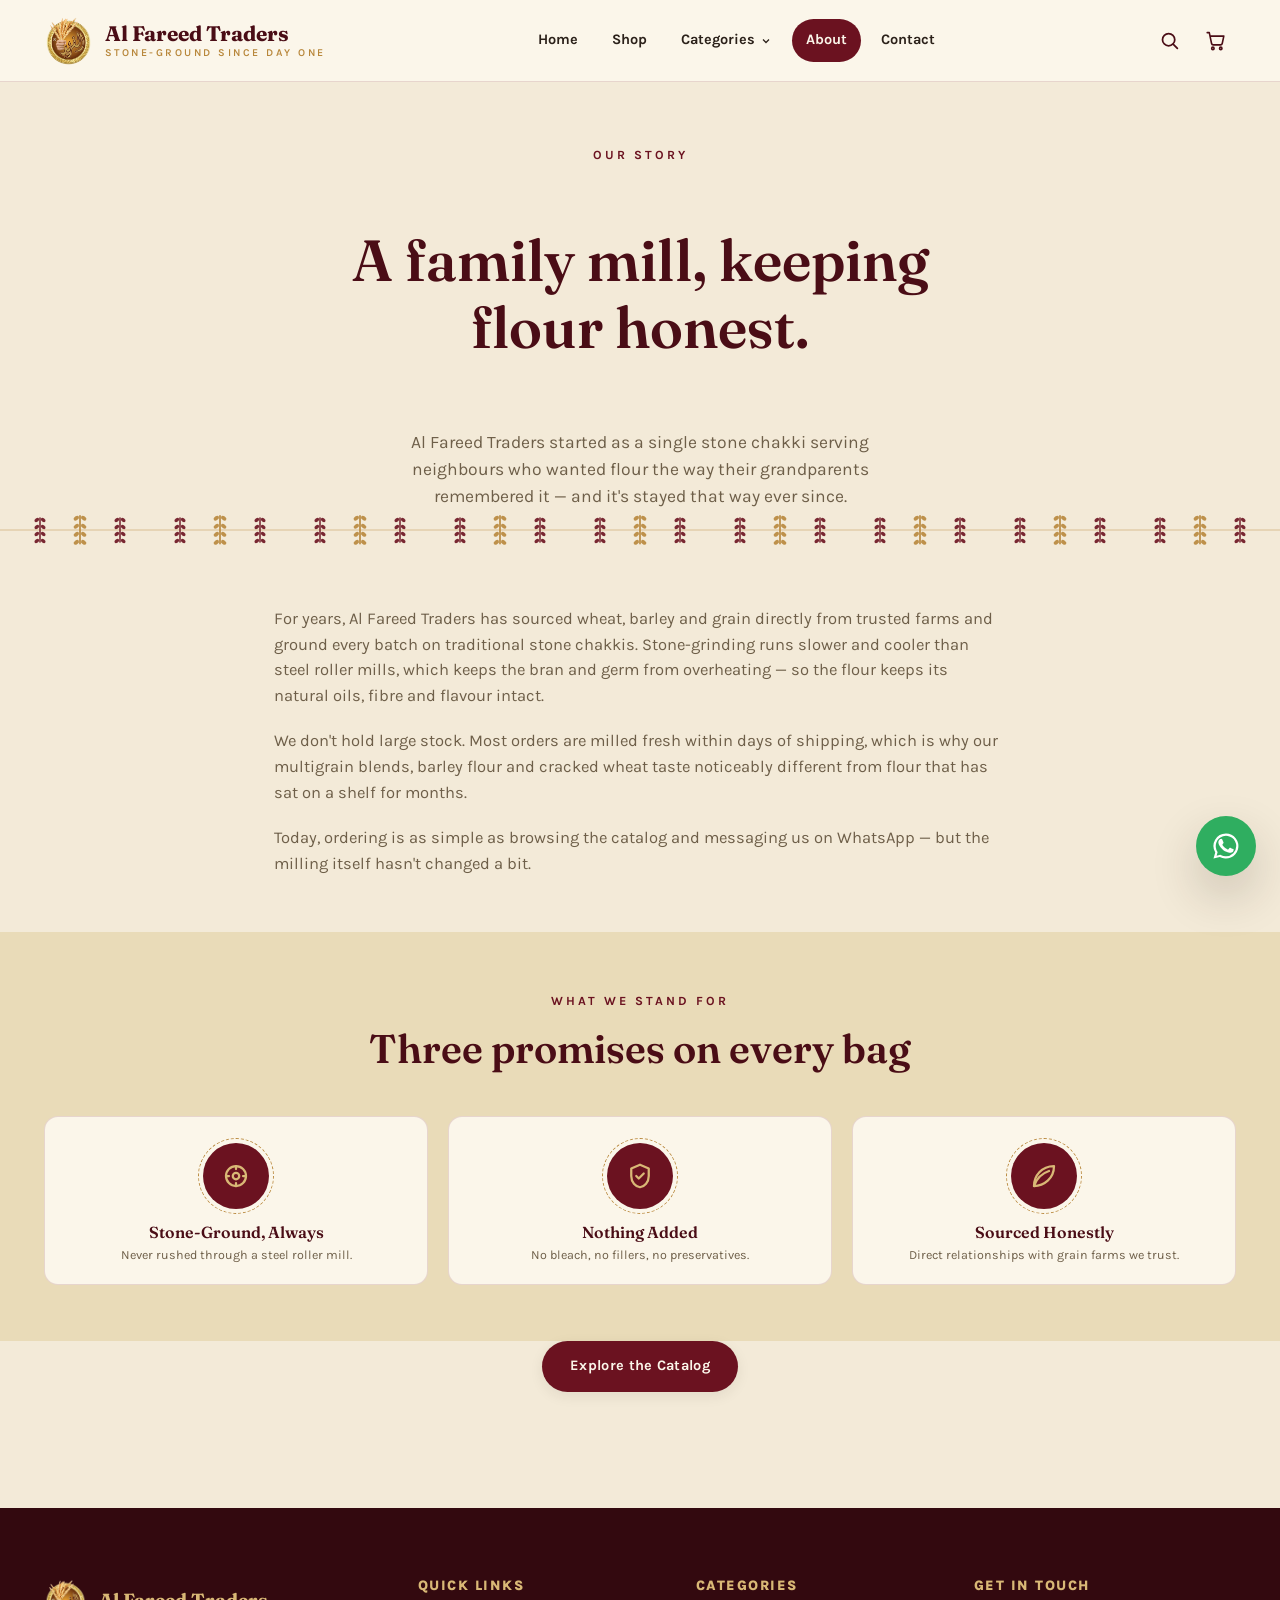
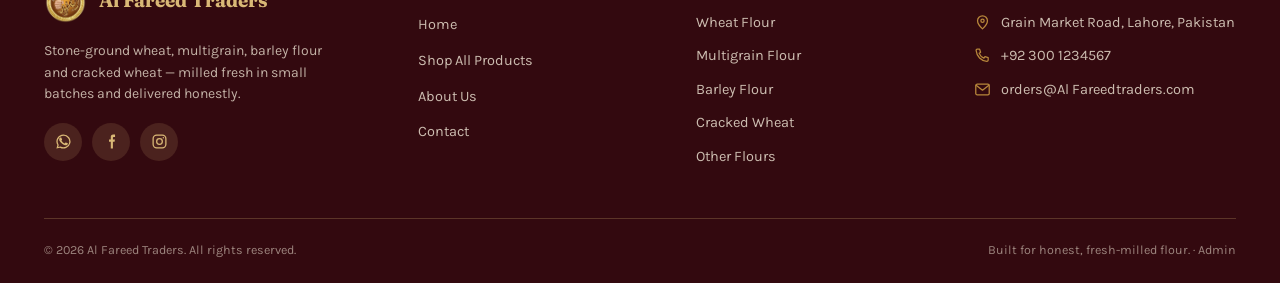
==== about.html @ 211eb527 "Add files via upload" ====
<!DOCTYPE html>
<html lang="en">
<head>
<meta charset="UTF-8">
<meta name="viewport" content="width=device-width, initial-scale=1.0">
<meta name="color-scheme" content="light only">
<title>About Us | Al Fareed Traders</title>
<meta name="description" content="Al Fareed Traders is a family flour business milling wheat, multigrain, barley and cracked wheat fresh on stone chakkis, sold with honest pricing and no shortcuts.">
<link rel="canonical" href="about.html">
<link rel="icon" type="image/svg+xml" href="images/icons/favicon.svg">
<link rel="preconnect" href="https://fonts.googleapis.com">
<link rel="preconnect" href="https://fonts.gstatic.com" crossorigin>
<link href="https://fonts.googleapis.com/css2?family=Fraunces:opsz,wght@9..144,500;9..144,600;9..144,700&family=Karla:wght@400;500;600;700;800&display=swap" rel="stylesheet">
<link rel="stylesheet" href="css/style.css">
</head>
<body>
<a href="#main" class="skip-link">Skip to content</a>

<header class="navbar" id="siteNavbar">
  <div class="container">
    <a href="index.html" class="brand">
      <img src="images/logo.png" alt="Al Fareed Traders logo">
      <span class="brand-name">Al Fareed Traders<small>Stone-Ground Since Day One</small></span>
    </a>
    <nav aria-label="Primary">
      <ul class="nav-links">
        <li><a href="index.html">Home</a></li>
        <li><a href="index.html#products">Shop</a></li>
        <li class="has-dropdown">
          <button type="button" class="nav-link">Categories
            <svg width="12" height="12" viewBox="0 0 24 24" fill="none" stroke="currentColor" stroke-width="2.5"><path d="M6 9l6 6 6-6"/></svg>
          </button>
          <div class="dropdown" data-categories-dropdown></div>
        </li>
        <li><a href="about.html" class="active">About</a></li>
        <li><a href="contact.html">Contact</a></li>
      </ul>
    </nav>
    <div class="nav-actions">
      <div class="nav-search">
        <button type="button" class="icon-btn" data-search-toggle="#navSearchForm" aria-label="Toggle search">
          <svg viewBox="0 0 24 24" fill="none" stroke="currentColor" stroke-width="2" stroke-linecap="round"><circle cx="11" cy="11" r="7"/><path d="M21 21l-4.3-4.3"/></svg>
        </button>
        <form class="nav-search-form" id="navSearchForm" role="search">
          <input type="search" name="q" placeholder="Search flour, atta, daliya..." aria-label="Search products">
          <button type="submit" aria-label="Submit search">
            <svg viewBox="0 0 24 24" fill="none" stroke="currentColor" stroke-width="2" stroke-linecap="round"><circle cx="11" cy="11" r="7"/><path d="M21 21l-4.3-4.3"/></svg>
          </button>
        </form>
      </div>
      <button type="button" class="icon-btn" data-open-cart aria-label="Open cart">
        <svg viewBox="0 0 24 24" fill="none" stroke="currentColor" stroke-width="1.8" stroke-linecap="round" stroke-linejoin="round"><circle cx="9" cy="21" r="1.4"/><circle cx="18" cy="21" r="1.4"/><path d="M2.5 3h2.4l2.6 12.4a2 2 0 0 0 2 1.6h8.2a2 2 0 0 0 2-1.6L21.5 7H6"/></svg>
        <span class="count-bubble" data-cart-count data-count="0">0</span>
      </button>
      <button type="button" class="hamburger" id="hamburgerBtn" aria-label="Open menu">
        <svg viewBox="0 0 24 24" fill="none" stroke="currentColor" stroke-width="2" stroke-linecap="round"><path d="M3 6h18M3 12h18M3 18h18"/></svg>
      </button>
    </div>
  </div>
</header>

<div class="mobile-nav-overlay" id="mobileNavOverlay">
  <div class="mobile-nav" id="mobileNav">
    <div class="mobile-nav-head">
      <a href="index.html" class="brand"><img src="images/logo.png" alt="Al Fareed Traders logo" style="height:38px;"></a>
      <button type="button" class="close-btn" data-close-mobile aria-label="Close menu">
        <svg viewBox="0 0 24 24" fill="none" stroke="currentColor" stroke-width="2" stroke-linecap="round"><path d="M6 6l12 12M18 6L6 18"/></svg>
      </button>
    </div>
    <a href="index.html">Home</a>
    <a href="index.html#products">Shop All Products</a>
    <a href="about.html">About Us</a>
    <a href="contact.html">Contact</a>
    <div class="mobile-cats" data-categories-mobile></div>
    <div class="mobile-nav-cta">
      <a href="index.html#products" class="btn btn-primary btn-block" data-close-mobile>Shop Now</a>
      <a href="#" class="btn btn-whatsapp btn-block" data-wa-general target="_blank" rel="noopener">Order on WhatsApp</a>
    </div>
  </div>
</div>

<main id="main">
  <section class="hero" style="padding-bottom:0;">
    <div class="container" style="grid-template-columns:1fr; text-align:center; max-width:760px;">
      <span class="eyebrow">Our Story</span>
      <h1>A family mill, keeping flour honest.</h1>
      <p class="lead" style="margin:0 auto;">Al Fareed Traders started as a single stone chakki serving neighbours who wanted flour the way their grandparents remembered it &mdash; and it's stayed that way ever since.</p>
    </div>
  </section>

  <div class="grain-divider" role="presentation"></div>

  <section class="section-tight">
    <div class="container" style="max-width:780px;">
      <p style="color:var(--ink-soft); font-size:16.5px; margin-bottom:20px;">For years, Al Fareed Traders has sourced wheat, barley and grain directly from trusted farms and ground every batch on traditional stone chakkis. Stone-grinding runs slower and cooler than steel roller mills, which keeps the bran and germ from overheating &mdash; so the flour keeps its natural oils, fibre and flavour intact.</p>
      <p style="color:var(--ink-soft); font-size:16.5px; margin-bottom:20px;">We don't hold large stock. Most orders are milled fresh within days of shipping, which is why our multigrain blends, barley flour and cracked wheat taste noticeably different from flour that has sat on a shelf for months.</p>
      <p style="color:var(--ink-soft); font-size:16.5px;">Today, ordering is as simple as browsing the catalog and messaging us on WhatsApp &mdash; but the milling itself hasn't changed a bit.</p>
    </div>
  </section>

  <section class="categories section-tight">
    <div class="container">
      <div class="section-head center">
        <span class="eyebrow">What We Stand For</span>
        <h2>Three promises on every bag</h2>
      </div>
      <div class="cat-grid cat-grid-3">
        <div class="cat-seal">
          <div class="ring"><svg viewBox="0 0 24 24" fill="none" stroke="currentColor" stroke-width="1.8" stroke-linecap="round" stroke-linejoin="round"><circle cx="12" cy="12" r="8"/><circle cx="12" cy="12" r="2.6"/><path d="M12 4v2.4M12 17.6V20M4 12h2.4M17.6 12H20"/></svg></div>
          <h3>Stone-Ground, Always</h3>
          <p>Never rushed through a steel roller mill.</p>
        </div>
        <div class="cat-seal">
          <div class="ring"><svg viewBox="0 0 24 24" fill="none" stroke="currentColor" stroke-width="1.8" stroke-linecap="round" stroke-linejoin="round"><path d="M12 3l7 3v6c0 5-3.4 8.4-7 9-3.6-.6-7-4-7-9V6l7-3z"/><path d="M9 12l2 2 4-4"/></svg></div>
          <h3>Nothing Added</h3>
          <p>No bleach, no fillers, no preservatives.</p>
        </div>
        <div class="cat-seal">
          <div class="ring"><svg viewBox="0 0 24 24" fill="none" stroke="currentColor" stroke-width="1.8" stroke-linecap="round" stroke-linejoin="round"><path d="M4 20c8 0 16-6 16-16-10 0-16 8-16 16z"/><path d="M4 20c2-6 6-10 12-12"/></svg></div>
          <h3>Sourced Honestly</h3>
          <p>Direct relationships with grain farms we trust.</p>
        </div>
      </div>
    </div>
  </section>

  <section class="section-tight" style="padding-top:0;">
    <div class="container" style="text-align:center;">
      <a href="index.html#products" class="btn btn-primary">Explore the Catalog</a>
    </div>
  </section>
</main>

<footer class="site-footer">
  <div class="container">
    <div class="footer-grid">
      <div class="footer-about">
        <div class="footer-brand">
          <img src="images/logo.png" alt="Al Fareed Traders logo">
          <span>Al Fareed Traders</span>
        </div>
        <p>Stone-ground wheat, multigrain, barley flour and cracked wheat &mdash; milled fresh in small batches and delivered honestly.</p>
        <div class="footer-social">
          <a href="#" data-wa-general target="_blank" rel="noopener" aria-label="WhatsApp"><svg viewBox="0 0 24 24" fill="currentColor"><path d="M17.5 14.4c-.3-.1-1.7-.9-2-1-.3-.1-.5-.1-.7.1-.2.3-.8 1-.9 1.1-.2.2-.3.2-.6.1-.3-.1-1.3-.5-2.4-1.5-.9-.8-1.5-1.8-1.7-2.1-.2-.3 0-.5.1-.6.1-.1.3-.3.4-.5.1-.1.2-.3.3-.4.1-.2 0-.4 0-.5 0-.1-.7-1.7-1-2.3-.3-.6-.5-.5-.7-.5h-.6c-.2 0-.5.1-.8.4-.3.3-1 1-1 2.4s1.1 2.8 1.2 3c.1.2 2.1 3.3 5.2 4.5.7.3 1.3.5 1.7.6.7.2 1.4.2 1.9.1.6-.1 1.7-.7 2-1.4.2-.7.2-1.2.2-1.4-.1-.1-.3-.2-.6-.3z"/><path d="M12 2a10 10 0 0 0-8.6 15.1L2 22l5-1.3A10 10 0 1 0 12 2zm0 18.2a8.2 8.2 0 0 1-4.2-1.1l-.3-.2-3 .8.8-2.9-.2-.3A8.2 8.2 0 1 1 20.2 12 8.2 8.2 0 0 1 12 20.2z"/></svg></a>
          <a href="https://facebook.com/" target="_blank" rel="noopener" aria-label="Facebook"><svg viewBox="0 0 24 24" fill="currentColor"><path d="M14 9V6.5c0-.8.5-1 .9-1H17V2h-2.7C11.9 2 11 3.7 11 5.7V9H8.5v3.5H11V22h3v-9.5h2.4l.4-3.5H14z"/></svg></a>
          <a href="https://instagram.com/" target="_blank" rel="noopener" aria-label="Instagram"><svg viewBox="0 0 24 24" fill="none" stroke="currentColor" stroke-width="1.8"><rect x="3" y="3" width="18" height="18" rx="5"/><circle cx="12" cy="12" r="4"/><circle cx="17.4" cy="6.6" r="1" fill="currentColor" stroke="none"/></svg></a>
        </div>
      </div>
      <div class="footer-col">
        <h4>Quick Links</h4>
        <ul>
          <li><a href="index.html">Home</a></li>
          <li><a href="index.html#products">Shop All Products</a></li>
          <li><a href="about.html">About Us</a></li>
          <li><a href="contact.html">Contact</a></li>
        </ul>
      </div>
      <div class="footer-col">
        <h4>Categories</h4>
        <ul data-categories-mobile></ul>
      </div>
      <div class="footer-col">
        <h4>Get in Touch</h4>
        <ul class="footer-contact">
          <li><svg viewBox="0 0 24 24" fill="none" stroke="currentColor" stroke-width="1.8" stroke-linecap="round" stroke-linejoin="round"><path d="M12 21s-7-6.3-7-11.5A7 7 0 0 1 19 9.5C19 14.7 12 21 12 21z"/><circle cx="12" cy="9.5" r="2.3"/></svg><span>Grain Market Road, Lahore, Pakistan</span></li>
          <li><svg viewBox="0 0 24 24" fill="none" stroke="currentColor" stroke-width="1.8" stroke-linecap="round" stroke-linejoin="round"><path d="M4.5 3h3.4l1.4 4.5-2 1.5a12 12 0 0 0 6.7 6.7l1.5-2 4.5 1.4v3.4c0 1-.9 1.8-1.9 1.7-8-.6-14.4-7-15-15C2.7 3.9 3.5 3 4.5 3z"/></svg><span>+92 300 1234567</span></li>
          <li><svg viewBox="0 0 24 24" fill="none" stroke="currentColor" stroke-width="1.8" stroke-linecap="round" stroke-linejoin="round"><rect x="2.5" y="4.5" width="19" height="15" rx="2"/><path d="M3 6l9 7 9-7"/></svg><span>orders@Al Fareedtraders.com</span></li>
        </ul>
      </div>
    </div>
    <div class="footer-bottom">
      <span>&copy; <span data-year></span> Al Fareed Traders. All rights reserved.</span>
      <span>Built for honest, fresh-milled flour. &middot; <a href="/admin/" class="admin-link">Admin</a></span>
    </div>
  </div>
</footer>

<div class="cart-overlay" id="cartOverlay">
  <aside class="cart-drawer" aria-label="Shopping cart">
    <div class="cart-head">
      <h2>Your Cart</h2>
      <button type="button" class="close-btn" data-close-cart aria-label="Close cart">
        <svg viewBox="0 0 24 24" fill="none" stroke="currentColor" stroke-width="2" stroke-linecap="round"><path d="M6 6l12 12M18 6L6 18"/></svg>
      </button>
    </div>
    <div class="cart-items" id="cartItems"></div>
    <div class="cart-foot" id="cartFoot" style="display:none;">
      <div class="cart-subtotal"><span>Subtotal</span><span id="cartSubtotal">Rs. 0</span></div>
      <a href="#" id="cartWhatsappBtn" class="btn btn-whatsapp btn-block" target="_blank" rel="noopener">Checkout on WhatsApp</a>
      <button type="button" class="btn btn-ghost btn-block" data-close-cart>Continue Shopping</button>
      <p class="cart-note">We'll confirm your order and delivery cost on WhatsApp.</p>
    </div>
  </aside>
</div>

<a href="#" class="wa-float" data-wa-general target="_blank" rel="noopener" aria-label="Chat on WhatsApp">
  <svg viewBox="0 0 24 24" fill="currentColor"><path d="M17.5 14.4c-.3-.1-1.7-.9-2-1-.3-.1-.5-.1-.7.1-.2.3-.8 1-.9 1.1-.2.2-.3.2-.6.1-.3-.1-1.3-.5-2.4-1.5-.9-.8-1.5-1.8-1.7-2.1-.2-.3 0-.5.1-.6.1-.1.3-.3.4-.5.1-.1.2-.3.3-.4.1-.2 0-.4 0-.5 0-.1-.7-1.7-1-2.3-.3-.6-.5-.5-.7-.5h-.6c-.2 0-.5.1-.8.4-.3.3-1 1-1 2.4s1.1 2.8 1.2 3c.1.2 2.1 3.3 5.2 4.5.7.3 1.3.5 1.7.6.7.2 1.4.2 1.9.1.6-.1 1.7-.7 2-1.4.2-.7.2-1.2.2-1.4-.1-.1-.3-.2-.6-.3z"/><path d="M12 2a10 10 0 0 0-8.6 15.1L2 22l5-1.3A10 10 0 1 0 12 2zm0 18.2a8.2 8.2 0 0 1-4.2-1.1l-.3-.2-3 .8.8-2.9-.2-.3A8.2 8.2 0 1 1 20.2 12 8.2 8.2 0 0 1 12 20.2z"/></svg>
</a>

<script src="js/site-config.js"></script>
<script src="js/products-data.js"></script>
<script src="js/render.js"></script>
<script src="js/cart.js"></script>
<script src="js/main.js"></script>
</body>
</html>
---- css/style.css ----
/* ==========================================================================
   ALFAREED TRADERS -- MAIN STYLESHEET
   Organised in sections, top to bottom:
   1. Tokens (edit colors/fonts here)   6. Category seals     11. Cart drawer
   2. Reset & base                      7. Section divider    12. WhatsApp button
   3. Layout utilities                  8. Product cards      13. Footer
   4. Buttons & form controls           9. Filter/search bar  14. Toast
   5. Navbar                            10. Product detail     15. Responsive
   ========================================================================== */

/* This site has one deliberately-designed look. It doesn't ship a dark
   theme, so we tell browsers/OSes not to auto-invert or re-tint it with
   their own forced-dark heuristics (which was muddying the brand colors). */
:root, html { color-scheme: light only; }

/* ---------- 1. DESIGN TOKENS ---------- */
:root {
  /* Brand palette -- beige & mehroon (maroon), gold accent from the logo */
  --beige: #F3EAD8;
  --beige-soft: #FBF6EA;
  --sand: #E9DBB8;
  --sand-dark: #DCC89A;
  --maroon: #6B1220;
  --maroon-dark: #4A0D16;
  --maroon-deep: #33090F;
  --gold: #B8873B;
  --gold-light: #D9B876;
  --ink: #2B211A;
  --ink-soft: #6E5F49;
  --white: #FFFFFF;
  --green: #2FAE60;
  --green-dark: #1F8F4D;

  --line: rgba(107, 18, 32, 0.14);
  --shadow-sm: 0 4px 14px rgba(43, 33, 26, 0.08);
  --shadow-md: 0 10px 30px rgba(43, 33, 26, 0.14);
  --shadow-lg: 0 20px 48px rgba(43, 33, 26, 0.20);

  --radius-sm: 8px;
  --radius-md: 14px;
  --radius-lg: 26px;
  --radius-pill: 999px;

  --font-display: 'Fraunces', Georgia, serif;
  --font-body: 'Karla', -apple-system, BlinkMacSystemFont, sans-serif;

  --container: 1240px;
  --nav-h: 82px;
  --ease: cubic-bezier(.22,.61,.36,1);
  --ease-smooth: cubic-bezier(.16,1,.3,1);
}

/* ---------- 2. RESET & BASE ---------- */
* { box-sizing: border-box; margin: 0; padding: 0; }
html { scroll-behavior: smooth; scroll-padding-top: calc(var(--nav-h) + 16px); }
body {
  font-family: var(--font-body);
  background: var(--beige);
  color: var(--ink);
  line-height: 1.55;
  -webkit-font-smoothing: antialiased;
}
img { max-width: 100%; display: block; }
a { color: inherit; text-decoration: none; }
ul { list-style: none; }
button { font: inherit; cursor: pointer; border: none; background: none; color: inherit; }
input { font: inherit; }
h1, h2, h3, h4 { font-family: var(--font-display); color: var(--maroon-dark); line-height: 1.15; font-weight: 600; }

:focus-visible {
  outline: 2.5px solid var(--gold);
  outline-offset: 2px;
}

@media (prefers-reduced-motion: reduce) {
  *, *::before, *::after { animation-duration: 0.01ms !important; transition-duration: 0.01ms !important; scroll-behavior: auto !important; }
  /* The medallion rings are a decorative brand flourish, not motion the
     user needs to track, so they keep spinning at normal speed even
     when the visitor's OS/browser asks for reduced motion. */
  .medallion::before { animation-duration: 18s !important; }
  .medallion::after { animation-duration: 24s !important; }
}

/* ---------- 3. LAYOUT UTILITIES ---------- */
.container { width: 100%; max-width: var(--container); margin: 0 auto; padding: 0 24px; }
main { display: block; }
section { padding: 84px 0; }
.section-tight { padding: 56px 0; }

.eyebrow {
  display: inline-block;
  font-family: var(--font-body);
  font-size: 12.5px;
  font-weight: 700;
  letter-spacing: 3px;
  text-transform: uppercase;
  color: var(--maroon);
  margin-bottom: 14px;
}
.section-head { max-width: 640px; margin-bottom: 44px; }
.section-head h2 { font-size: clamp(28px, 3.4vw, 40px); margin-bottom: 12px; }
.section-head p { color: var(--ink-soft); font-size: 16.5px; }
.section-head.center { margin-left: auto; margin-right: auto; text-align: center; }

.visually-hidden {
  position: absolute; width: 1px; height: 1px; overflow: hidden;
  clip: rect(0,0,0,0); white-space: nowrap; border: 0; padding: 0; margin: -1px;
}
.skip-link {
  position: absolute; left: 12px; top: -60px; background: var(--maroon); color: var(--beige-soft);
  padding: 10px 18px; border-radius: var(--radius-sm); z-index: 2000; transition: top .3s var(--ease-smooth);
}
.skip-link:focus { top: 12px; }

/* ---------- 4. BUTTONS & FORM CONTROLS ---------- */
.btn {
  display: inline-flex; align-items: center; justify-content: center; gap: 9px;
  padding: 14px 28px; border-radius: var(--radius-pill);
  font-weight: 700; font-size: 14.5px; letter-spacing: .3px;
  transition: transform .32s var(--ease-smooth), box-shadow .32s var(--ease-smooth), background .28s var(--ease), color .28s var(--ease), border-color .28s var(--ease);
  white-space: nowrap;
}
.btn svg { width: 18px; height: 18px; flex-shrink: 0; transition: transform .32s var(--ease-smooth); }
.btn:hover { transform: translateY(-3px); }
.btn:active { transform: translateY(-1px); transition-duration: .1s; }

.btn-primary { background: var(--maroon); color: var(--beige-soft); box-shadow: var(--shadow-sm); }
.btn-primary:hover { background: var(--maroon-dark); box-shadow: var(--shadow-md); }

.btn-outline { background: transparent; color: var(--maroon); border: 1.5px solid var(--maroon); }
.btn-outline:hover { background: var(--maroon); color: var(--beige-soft); }

.btn-whatsapp { background: var(--green); color: #fff; box-shadow: var(--shadow-sm); }
.btn-whatsapp:hover { background: var(--green-dark); box-shadow: var(--shadow-md); }

.btn-ghost { background: rgba(107,18,32,0.06); color: var(--maroon-dark); }
.btn-ghost:hover { background: rgba(107,18,32,0.12); }

.btn-block { width: 100%; }
.btn-sm { padding: 9px 18px; font-size: 13px; }

.icon-btn {
  width: 42px; height: 42px; display: inline-flex; align-items: center; justify-content: center;
  border-radius: 50%; color: var(--maroon-dark); position: relative;
  transition: background .28s var(--ease), transform .28s var(--ease-smooth), color .28s var(--ease);
}
.icon-btn:hover { background: rgba(107,18,32,0.08); transform: scale(1.08); }
.icon-btn:active { transform: scale(0.96); transition-duration: .1s; }
.icon-btn svg { width: 21px; height: 21px; transition: transform .28s var(--ease-smooth); }

.count-bubble {
  position: absolute; top: -1px; right: -1px; min-width: 18px; height: 18px; padding: 0 4px;
  background: var(--gold); color: var(--maroon-deep); font-size: 10.5px; font-weight: 800;
  border-radius: 50%; display: flex; align-items: center; justify-content: center; border: 1.5px solid var(--beige-soft);
}
.count-bubble[data-count="0"] { display: none; }

/* ---------- 5. NAVBAR ---------- */
.navbar {
  position: sticky; top: 0; z-index: 900; height: var(--nav-h);
  background: var(--beige-soft);
  border-bottom: 1px solid var(--line);
  transition: box-shadow .35s var(--ease-smooth);
}
.navbar.is-scrolled { box-shadow: 0 6px 24px rgba(43,33,26,0.10); }
.navbar .container { height: 100%; display: flex; align-items: center; justify-content: space-between; gap: 20px; }

.brand { display: flex; align-items: center; gap: 12px; flex-shrink: 0; }
.brand img { height: 52px; width: auto; transition: transform .3s var(--ease-smooth); }
.brand:hover img { transform: scale(1.06); }
.brand-name { font-family: var(--font-display); font-weight: 700; font-size: 21px; color: var(--maroon-dark); line-height: 1.1; }
.brand-name small { display: block; font-family: var(--font-body); font-weight: 600; font-size: 10.5px; letter-spacing: 2.5px; color: var(--gold); text-transform: uppercase; margin-top: 2px; }

.nav-links { display: flex; align-items: center; gap: 6px; }
.nav-links > li { position: relative; }
.nav-links a, .nav-links button.nav-link {
  display: inline-flex; align-items: center; gap: 5px; padding: 10px 14px; border-radius: var(--radius-pill);
  font-weight: 700; font-size: 14.5px; color: var(--ink); transition: background .3s var(--ease), color .3s var(--ease);
}
.nav-links a:hover, .nav-links button.nav-link:hover, .nav-links a.active { background: var(--maroon); color: var(--beige-soft); }
.nav-links a.active { background: var(--maroon); color: var(--beige-soft); }
.nav-links button.nav-link svg { transition: transform .3s var(--ease-smooth); }
.nav-links button.nav-link:hover svg { transform: translateY(2px); }

.has-dropdown .dropdown {
  position: absolute; top: calc(100% + 10px); left: 50%; transform: translateX(-50%) translateY(10px) scale(.98);
  width: 300px; background: var(--beige-soft); border: 1px solid var(--line); border-radius: var(--radius-md);
  box-shadow: var(--shadow-lg); padding: 10px; opacity: 0; visibility: hidden;
  transition: opacity .3s var(--ease-smooth), transform .3s var(--ease-smooth), visibility .3s;
}
.has-dropdown:hover .dropdown, .has-dropdown:focus-within .dropdown {
  opacity: 1; visibility: visible; transform: translateX(-50%) translateY(0) scale(1);
}
.dropdown a { display: flex; align-items: center; gap: 12px; padding: 10px 12px; border-radius: var(--radius-sm); font-size: 14px; transition: background .25s var(--ease), color .25s var(--ease), transform .25s var(--ease-smooth); }
.dropdown a:hover { background: var(--sand); color: var(--maroon-dark); transform: translateX(3px); }
.dropdown .dd-icon {
  width: 34px; height: 34px; border-radius: 50%; background: var(--maroon); color: var(--gold-light);
  display: flex; align-items: center; justify-content: center; flex-shrink: 0; transition: transform .25s var(--ease-smooth);
}
.dropdown a:hover .dd-icon { transform: scale(1.1); }
.dropdown .dd-icon svg { width: 18px; height: 18px; }

.nav-actions { display: flex; align-items: center; gap: 4px; }

.nav-search { display: flex; align-items: center; }
.nav-search-form {
  display: flex; align-items: center; overflow: hidden; width: 0; opacity: 0;
  background: var(--sand); border-radius: var(--radius-pill); transition: width .38s var(--ease-smooth), opacity .3s var(--ease), padding .38s var(--ease-smooth);
}
.nav-search-form.is-open { width: 230px; opacity: 1; padding: 0 6px 0 16px; }
.nav-search-form input {
  flex: 1; background: transparent; border: 0; padding: 10px 4px; font-size: 14px; color: var(--ink); min-width: 0;
}
.nav-search-form input::placeholder { color: var(--ink-soft); }
.nav-search-form button { width: 32px; height: 32px; border-radius: 50%; display: flex; align-items: center; justify-content: center; transition: background .25s var(--ease), transform .25s var(--ease-smooth); }
.nav-search-form button:hover { background: rgba(107,18,32,0.1); transform: scale(1.1); }
.nav-search-form button svg { width: 16px; height: 16px; }

.hamburger { display: none; width: 42px; height: 42px; align-items: center; justify-content: center; border-radius: 50%; transition: background .28s var(--ease), transform .28s var(--ease-smooth); }
.hamburger:hover { background: rgba(107,18,32,0.08); transform: scale(1.08); }
.hamburger svg { width: 24px; height: 24px; }

/* Mobile nav drawer */
.mobile-nav-overlay {
  position: fixed; inset: 0; background: rgba(43,33,26,0.45); z-index: 1000;
  opacity: 0; visibility: hidden; transition: opacity .35s var(--ease-smooth), visibility .35s;
}
.mobile-nav-overlay.is-open { opacity: 1; visibility: visible; }
.mobile-nav {
  position: fixed; top: 0; right: 0; height: 100%; width: min(340px, 86vw); background: var(--beige-soft);
  z-index: 1001; transform: translateX(100%); transition: transform .42s var(--ease-smooth);
  display: flex; flex-direction: column; padding: 22px; overflow-y: auto;
}
.mobile-nav-overlay.is-open .mobile-nav { transform: translateX(0); }
.mobile-nav-head { display: flex; align-items: center; justify-content: space-between; margin-bottom: 22px; }
.mobile-nav-head .close-btn { width: 40px; height: 40px; border-radius: 50%; display: flex; align-items: center; justify-content: center; transition: background .28s var(--ease), transform .28s var(--ease-smooth); }
.mobile-nav-head .close-btn:hover { background: rgba(107,18,32,0.08); transform: rotate(90deg); }
.mobile-nav-head .close-btn svg { width: 20px; height: 20px; }
.mobile-nav a {
  display: block; padding: 14px 8px; font-weight: 700; font-size: 17px; border-bottom: 1px solid var(--line);
  transition: color .25s var(--ease), padding-left .25s var(--ease-smooth);
}
.mobile-nav a:hover { color: var(--maroon); padding-left: 14px; }
.mobile-nav .mobile-cats { padding-left: 14px; }
.mobile-nav .mobile-cats a { font-size: 15px; font-weight: 600; color: var(--ink-soft); }
.mobile-nav-cta { margin-top: auto; padding-top: 18px; display: flex; flex-direction: column; gap: 10px; }

/* ---------- HERO ---------- */
.hero { padding: 64px 0 40px; overflow: hidden; }
.hero .container { display: grid; grid-template-columns: 1.05fr 0.95fr; gap: 48px; align-items: center; }
.hero h1 { font-size: clamp(34px, 5vw, 58px); margin-bottom: 20px; }
.hero h1 em { font-style: normal; color: var(--maroon); }
.hero p.lead { font-size: 17.5px; color: var(--ink-soft); max-width: 480px; margin-bottom: 30px; }
.hero-ctas { display: flex; flex-wrap: wrap; gap: 14px; margin-bottom: 40px; }
.trust-row { display: flex; flex-wrap: wrap; gap: 22px 30px; }
.trust-row .trust-item { display: flex; align-items: center; gap: 9px; font-size: 13.5px; font-weight: 700; color: var(--maroon-dark); }
.trust-row svg { width: 20px; height: 20px; color: var(--gold); flex-shrink: 0; }

.hero-visual { position: relative; display: flex; align-items: center; justify-content: center; }
.medallion {
  position: relative; width: min(420px, 90%); aspect-ratio: 1/1; border-radius: 69%;
  background: radial-gradient(circle at 42% 38%, var(--beige-soft), var(--sand-dark) 78%);
  display: flex; align-items: center; justify-content: center; box-shadow: var(--shadow-lg);
}
.medallion::before {
  content: ""; position: absolute; inset: 10%; border-radius: 70%;
  border: 2px dashed var(--gold); opacity: .8;
  animation: medallion-spin 18s linear infinite;
  z-index: 1;
}
.medallion::after {
  content: ""; position: absolute; inset: 6%; border-radius: 50%; border: 10px solid var(--maroon);
  animation: medallion-spin 24s linear infinite reverse;
  z-index: 1;
}
.medallion img { width: 81%; height: auto; position: relative; z-index: 2; filter: drop-shadow(0 12px 20px rgba(43,33,26,.25)); }
@keyframes medallion-spin {
  from { transform: rotate(0deg); }
  to { transform: rotate(360deg); }
}
.medallion-badge {
  position: absolute; bottom: 6%; left: 50%; transform: translateX(-50%);
  background: var(--maroon); color: var(--beige-soft); font-size: 19px; font-weight: 800; letter-spacing: 1.4px;
  text-transform: uppercase; padding: 4px 45px; border-radius: var(--radius-pill); box-shadow: var(--shadow-md);
  white-space: nowrap; border: 2px solid var(--gold-light);
  z-index: 3;
}

/* ---------- 6. CATEGORY SEALS ---------- */
.categories { background: var(--sand); }
.cat-grid { display: grid; grid-template-columns: repeat(5, 1fr); gap: 20px; }
.cat-seal {
  background: var(--beige-soft); border: 1px solid var(--line); border-radius: var(--radius-md);
  padding: 26px 16px 20px; text-align: center; transition: transform .35s var(--ease-smooth), box-shadow .35s var(--ease-smooth), border-color .3s var(--ease);
}
.cat-seal:hover { transform: translateY(-6px); box-shadow: var(--shadow-md); border-color: var(--gold); }
.cat-seal .ring {
  width: 66px; height: 66px; margin: 0 auto 14px; border-radius: 50%; background: var(--maroon);
  display: flex; align-items: center; justify-content: center; position: relative;
  transition: transform .35s var(--ease-smooth);
}
.cat-seal:hover .ring { transform: scale(1.08); }
.cat-seal .ring::after { content:""; position: absolute; inset: -5px; border-radius: 50%; border: 1.5px dashed var(--gold); transition: inset .35s var(--ease-smooth); }
.cat-seal:hover .ring::after { inset: -8px; }
.cat-seal .ring svg { width: 30px; height: 30px; color: var(--gold-light); }
.cat-seal h3 { font-size: 16px; margin-bottom: 6px; }
.cat-seal p { font-size: 12.5px; color: var(--ink-soft); line-height: 1.4; }
.cat-seal.active { border-color: var(--maroon); box-shadow: var(--shadow-md); }

.cat-grid-4 { grid-template-columns: repeat(4, 1fr); }
.cat-grid-3 { grid-template-columns: repeat(3, 1fr); }

/* ---------- 7. SECTION DIVIDER ---------- */
.grain-divider {
  height: 40px; background-image: url("../images/icons/wheat-divider.svg"); background-repeat: repeat-x;
  background-position: center; background-size: 140px 40px; opacity: .9;
}

/* ---------- 8. PRODUCT GRID & CARDS ---------- */
.products-section { }
.product-grid { display: grid; grid-template-columns: repeat(auto-fill, minmax(255px, 1fr)); gap: 26px; }

.product-card {
  background: var(--beige-soft); border: 1px solid var(--line); border-radius: var(--radius-md);
  overflow: hidden; display: flex; flex-direction: column; box-shadow: var(--shadow-sm);
  transition: transform .4s var(--ease-smooth), box-shadow .4s var(--ease-smooth);
}
.product-card:hover { transform: translateY(-8px); box-shadow: var(--shadow-lg); }

.pc-media {
  position: relative; aspect-ratio: 1/1; overflow: hidden; background: var(--sand);
  border-bottom: 3px solid transparent;
  border-image: repeating-linear-gradient(90deg, var(--gold) 0 8px, transparent 8px 16px) 3;
}
.pc-media img { position: absolute; inset: 0; width: 100%; height: 100%; object-fit: cover; transition: opacity .6s var(--ease-smooth), transform .7s var(--ease-smooth); }
.pc-media img.img-2 { opacity: 0; }
.product-card:hover .pc-media img.img-1 { opacity: 0; }
.product-card:hover .pc-media img.img-2 { opacity: 1; }
.pc-media img.img-1 { transition-property: opacity, transform; }
.product-card:hover .pc-media img { transform: scale(1.06); }

.pc-badge {
  position: absolute; top: 12px; left: 12px; background: var(--maroon); color: var(--gold-light);
  font-size: 11px; font-weight: 800; letter-spacing: 1px; text-transform: uppercase;
  padding: 6px 12px; border-radius: var(--radius-pill); box-shadow: var(--shadow-sm); z-index: 3;
}

.pc-body { padding: 18px 18px 20px; display: flex; flex-direction: column; gap: 6px; flex: 1; }
.pc-cat { font-size: 11px; font-weight: 800; letter-spacing: 1.6px; text-transform: uppercase; color: var(--gold); }
.pc-name { font-size: 17px; font-weight: 600; }
.pc-name a { transition: color .28s var(--ease); }
.pc-name a:hover { color: var(--maroon); }
.pc-short { font-size: 13px; color: var(--ink-soft); flex: 1; margin-bottom: 6px; }
.pc-footer { display: flex; align-items: center; justify-content: space-between; margin-top: auto; }
.pc-price { font-family: var(--font-display); font-weight: 700; font-size: 18px; color: var(--maroon-dark); }
.pc-price span { font-family: var(--font-body); font-weight: 600; font-size: 12px; color: var(--ink-soft); }
.pc-view { font-size: 12.5px; font-weight: 800; color: var(--maroon); display: inline-flex; align-items: center; gap: 4px; }
.pc-view svg { width: 14px; height: 14px; transition: transform .3s var(--ease-smooth); }
.product-card:hover .pc-view svg { transform: translateX(4px); }

.pc-add-to-cart {
  width: 100%; margin-top: 14px; background: var(--maroon-dark); color: var(--beige-soft); padding: 11px;
  border-radius: var(--radius-pill); font-weight: 700; font-size: 13px;
  display: flex; align-items: center; justify-content: center; gap: 8px;
  box-shadow: var(--shadow-sm); transition: background .28s var(--ease), transform .28s var(--ease-smooth), box-shadow .28s var(--ease);
}
.pc-add-to-cart svg { width: 16px; height: 16px; }
.pc-add-to-cart:hover { background: var(--maroon); box-shadow: var(--shadow-md); transform: translateY(-2px); }
.pc-add-to-cart:active { transform: translateY(0) scale(0.98); }

/* ---------- 9. FILTER / SEARCH BAR (listing) ---------- */
.filter-bar {
  display: flex; flex-wrap: wrap; align-items: center; justify-content: space-between; gap: 16px;
  margin-bottom: 32px; padding: 16px 20px; background: var(--beige-soft); border: 1px solid var(--line);
  border-radius: var(--radius-md);
}
.filter-pills { display: flex; flex-wrap: wrap; gap: 8px; }
.filter-pill {
  padding: 9px 16px; border-radius: var(--radius-pill); font-size: 13px; font-weight: 700;
  background: var(--sand); color: var(--maroon-dark); transition: background .3s var(--ease), color .3s var(--ease), transform .3s var(--ease-smooth);
}
.filter-pill:hover { background: var(--gold-light); transform: translateY(-2px); }
.filter-pill.active { background: var(--maroon); color: var(--beige-soft); }
.filter-search { display: flex; align-items: center; gap: 8px; background: var(--sand); border-radius: var(--radius-pill); padding: 8px 16px; min-width: 210px; transition: box-shadow .3s var(--ease); }
.filter-search:focus-within { box-shadow: 0 0 0 2.5px var(--gold); }
.filter-search svg { width: 16px; height: 16px; color: var(--maroon-dark); flex-shrink: 0; }
.filter-search input { background: transparent; border: 0; flex: 1; font-size: 13.5px; }
.filter-count { font-size: 13px; color: var(--ink-soft); font-weight: 600; }
.empty-state { text-align: center; padding: 60px 20px; color: var(--ink-soft); }
.empty-state svg { width: 54px; height: 54px; color: var(--gold); margin: 0 auto 16px; }

/* ---------- 10. PRODUCT DETAIL PAGE ---------- */
.breadcrumb { font-size: 13px; color: var(--ink-soft); padding: 22px 0 0; display: flex; gap: 8px; flex-wrap: wrap; }
.breadcrumb a { transition: color .25s var(--ease); }
.breadcrumb a:hover { color: var(--maroon); }
.breadcrumb .sep { color: var(--gold); }
.breadcrumb .current { color: var(--maroon-dark); font-weight: 700; }

.product-detail { padding: 32px 0 90px; }
.pd-grid { display: grid; grid-template-columns: 0.95fr 1.05fr; gap: 56px; }

.pd-gallery-main {
  aspect-ratio: 1/1; border-radius: var(--radius-lg); overflow: hidden; background: var(--sand);
  border: 1px solid var(--line); box-shadow: var(--shadow-sm); margin-bottom: 16px; position: relative;
}
.pd-gallery-main img { width: 100%; height: 100%; object-fit: cover; transition: transform .6s var(--ease-smooth); }
.pd-gallery-main:hover img { transform: scale(1.07); }
.pd-thumbs { display: flex; gap: 12px; }
.pd-thumb {
  width: 88px; height: 88px; border-radius: var(--radius-sm); overflow: hidden; border: 2px solid transparent;
  background: var(--sand); transition: border-color .28s var(--ease), transform .28s var(--ease-smooth);
}
.pd-thumb.active, .pd-thumb:hover { border-color: var(--maroon); }
.pd-thumb:hover { transform: translateY(-2px); }
.pd-thumb img { width: 100%; height: 100%; object-fit: cover; transition: transform .4s var(--ease-smooth); }
.pd-thumb:hover img { transform: scale(1.08); }

.pd-info .pc-cat { font-size: 12px; }
.pd-info h1 { font-size: clamp(26px, 3vw, 36px); margin: 8px 0 14px; }
.pd-info .pd-short { color: var(--ink-soft); font-size: 16px; margin-bottom: 20px; }
.pd-price-row { display: flex; align-items: baseline; gap: 10px; margin-bottom: 24px; }
.pd-price { font-family: var(--font-display); font-size: 32px; font-weight: 700; color: var(--maroon-dark); }
.pd-price-unit { color: var(--ink-soft); font-size: 14px; font-weight: 600; }

.pd-field { margin-bottom: 22px; }
.pd-field label.field-label { display: block; font-size: 12.5px; font-weight: 800; letter-spacing: 1.2px; text-transform: uppercase; color: var(--maroon); margin-bottom: 10px; }
.size-options { display: flex; gap: 10px; flex-wrap: wrap; }
.size-pill {
  padding: 10px 18px; border-radius: var(--radius-pill); border: 1.5px solid var(--line); font-weight: 700; font-size: 13.5px;
  background: var(--beige-soft); transition: background .3s var(--ease), color .3s var(--ease), border-color .3s var(--ease), transform .3s var(--ease-smooth);
}
.size-pill:hover { border-color: var(--gold); transform: translateY(-2px); }
.size-pill.active { background: var(--maroon); color: var(--beige-soft); border-color: var(--maroon); }

.qty-stepper { display: inline-flex; align-items: center; border: 1.5px solid var(--line); border-radius: var(--radius-pill); overflow: hidden; }
.qty-stepper button { width: 42px; height: 42px; font-size: 18px; font-weight: 700; color: var(--maroon-dark); transition: background .25s var(--ease), color .25s var(--ease); }
.qty-stepper button:hover { background: var(--sand); }
.qty-stepper input { width: 46px; text-align: center; border: 0; background: transparent; font-weight: 700; font-size: 15px; }

.pd-ctas { display: flex; gap: 14px; flex-wrap: wrap; margin-bottom: 26px; }
.pd-ctas .btn { flex: 1; min-width: 200px; }

.pd-trust { display: flex; flex-wrap: wrap; gap: 18px 26px; padding: 18px 0; border-top: 1px solid var(--line); }
.pd-trust .trust-item { display: flex; align-items: center; gap: 8px; font-size: 12.5px; font-weight: 700; color: var(--maroon-dark); }
.pd-trust svg { width: 18px; height: 18px; color: var(--gold); }

.pd-desc { margin-top: 60px; max-width: 780px; }
.pd-desc h2 { font-size: 22px; margin-bottom: 14px; }
.pd-desc p { color: var(--ink-soft); font-size: 15.5px; margin-bottom: 14px; }
.pd-tags { display: flex; gap: 8px; flex-wrap: wrap; margin-top: 16px; }
.pd-tags span { background: var(--sand); color: var(--maroon-dark); font-size: 12px; font-weight: 700; padding: 6px 14px; border-radius: var(--radius-pill); }

.related-section { margin-top: 80px; }

/* ---------- 11. CART DRAWER ---------- */
.cart-overlay {
  position: fixed; inset: 0; background: rgba(43,33,26,0.45); z-index: 1100;
  opacity: 0; visibility: hidden; transition: opacity .35s var(--ease-smooth), visibility .35s;
}
.cart-overlay.is-open { opacity: 1; visibility: visible; }
.cart-drawer {
  position: fixed; top: 0; right: 0; height: 100%; width: min(420px, 92vw); background: var(--beige-soft);
  z-index: 1101; transform: translateX(100%); transition: transform .42s var(--ease-smooth);
  display: flex; flex-direction: column;
}
.cart-overlay.is-open .cart-drawer { transform: translateX(0); }
.cart-head { display: flex; align-items: center; justify-content: space-between; padding: 20px 22px; border-bottom: 1px solid var(--line); }
.cart-head h2 { font-size: 20px; }
.cart-head .close-btn { width: 40px; height: 40px; border-radius: 50%; display: flex; align-items: center; justify-content: center; transition: background .28s var(--ease), transform .28s var(--ease-smooth); }
.cart-head .close-btn:hover { background: rgba(107,18,32,0.08); transform: rotate(90deg); }
.cart-head .close-btn svg { width: 20px; height: 20px; }

.cart-items { flex: 1; overflow-y: auto; padding: 16px 22px; display: flex; flex-direction: column; gap: 16px; }
.cart-item { display: grid; grid-template-columns: 66px 1fr auto; gap: 14px; align-items: center; }
.cart-item img { width: 66px; height: 66px; border-radius: var(--radius-sm); object-fit: cover; background: var(--sand); border: 1px solid var(--line); }
.ci-name { font-weight: 700; font-size: 14px; margin-bottom: 2px; }
.ci-meta { font-size: 12px; color: var(--ink-soft); margin-bottom: 8px; }
.ci-row { display: flex; align-items: center; gap: 10px; }
.ci-qty { display: inline-flex; align-items: center; border: 1.5px solid var(--line); border-radius: var(--radius-pill); }
.ci-qty button { width: 26px; height: 26px; font-size: 14px; transition: background .25s var(--ease), color .25s var(--ease); }
.ci-qty button:hover { background: var(--sand); }
.ci-qty span { width: 24px; text-align: center; font-size: 13px; font-weight: 700; }
.ci-remove { font-size: 11.5px; font-weight: 700; color: var(--maroon); text-decoration: underline; transition: color .25s var(--ease); }
.ci-remove:hover { color: var(--maroon-dark); }
.ci-price { font-weight: 800; font-size: 14px; color: var(--maroon-dark); white-space: nowrap; }

.cart-empty { text-align: center; padding: 60px 20px; color: var(--ink-soft); }
.cart-empty svg { width: 48px; height: 48px; color: var(--gold); margin: 0 auto 14px; }

.cart-foot { padding: 20px 22px 26px; border-top: 1px solid var(--line); }
.cart-subtotal { display: flex; align-items: center; justify-content: space-between; font-weight: 800; font-size: 17px; margin-bottom: 16px; color: var(--maroon-dark); }
.cart-foot .btn { margin-bottom: 10px; }
.cart-note { font-size: 11.5px; color: var(--ink-soft); text-align: center; }

/* ---------- 12. WHATSAPP FLOAT BUTTON ---------- */
.wa-float {
  position: fixed; bottom: 24px; right: 24px; width: 60px; height: 60px; border-radius: 50%;
  background: var(--green); display: flex; align-items: center; justify-content: center; box-shadow: var(--shadow-lg);
  z-index: 800; transition: transform .3s var(--ease-smooth), background .3s var(--ease), box-shadow .3s var(--ease-smooth);
}
.wa-float:hover { transform: scale(1.1); background: var(--green-dark); box-shadow: 0 22px 50px rgba(43,33,26,0.28); }
.wa-float:active { transform: scale(1.02); }
.wa-float svg { width: 30px; height: 30px; color: #fff; }

/* ---------- 13. FOOTER ---------- */
.site-footer { background: var(--maroon-deep); color: var(--beige); padding: 70px 0 0; margin-top: 60px; }
.footer-grid { display: grid; grid-template-columns: 1.4fr 1fr 1fr 1.1fr; gap: 40px; padding-bottom: 50px; border-bottom: 1px solid rgba(216,184,118,0.25); }
.footer-brand { display: flex; align-items: center; gap: 12px; margin-bottom: 16px; }
.footer-brand img { height: 46px; }
.footer-brand span { font-family: var(--font-display); font-size: 19px; font-weight: 700; color: var(--gold-light); }
.footer-about p { font-size: 14px; color: rgba(243,234,216,0.75); max-width: 300px; margin-bottom: 18px; }
.footer-social { display: flex; gap: 10px; }
.footer-social a { width: 38px; height: 38px; border-radius: 50%; background: rgba(216,184,118,0.14); display: flex; align-items: center; justify-content: center; transition: background .3s var(--ease), transform .3s var(--ease-smooth); }
.footer-social a:hover { background: var(--gold); transform: translateY(-3px); }
.footer-social svg { width: 17px; height: 17px; color: var(--gold-light); transition: color .3s var(--ease); }
.footer-social a:hover svg { color: var(--maroon-deep); }

.footer-col h4 { color: var(--gold-light); font-size: 14px; letter-spacing: 1.5px; text-transform: uppercase; margin-bottom: 18px; font-family: var(--font-body); font-weight: 800; }
.footer-col ul { display: flex; flex-direction: column; gap: 11px; }
.footer-col a, .footer-col span { font-size: 14.5px; color: rgba(243,234,216,0.8); transition: color .25s var(--ease), padding-left .25s var(--ease-smooth); }
.footer-col a:hover { color: var(--gold-light); padding-left: 4px; }
.footer-contact li { display: flex; align-items: flex-start; gap: 10px; }
.footer-contact svg { width: 17px; height: 17px; color: var(--gold); flex-shrink: 0; margin-top: 2px; }

.footer-bottom { padding: 22px 0; display: flex; flex-wrap: wrap; align-items: center; justify-content: space-between; gap: 10px; font-size: 12.5px; color: rgba(243,234,216,0.55); }
.footer-bottom a { transition: color .25s var(--ease); }
.footer-bottom a:hover { color: var(--gold-light); }

/* ---------- 14. TOAST ---------- */
.toast {
  position: fixed; left: 50%; bottom: 30px; transform: translateX(-50%) translateY(20px);
  background: var(--maroon-dark); color: var(--beige-soft); padding: 14px 24px; border-radius: var(--radius-pill);
  font-size: 14px; font-weight: 700; display: flex; align-items: center; gap: 10px; box-shadow: var(--shadow-lg);
  z-index: 1300; opacity: 0; visibility: hidden; transition: opacity .35s var(--ease-smooth), transform .35s var(--ease-smooth), visibility .35s;
}
.toast.is-visible { opacity: 1; visibility: visible; transform: translateX(-50%) translateY(0); }
.toast svg { width: 18px; height: 18px; color: var(--gold-light); }

/* ---------- 15. RESPONSIVE ---------- */
@media (max-width: 1080px) {
  .nav-links { display: none; }
  .hamburger { display: flex; }
  .cat-grid { grid-template-columns: repeat(3, 1fr); }
  .cat-grid-4 { grid-template-columns: repeat(2, 1fr); }
  .cat-grid-3 { grid-template-columns: repeat(3, 1fr); }
  .footer-grid { grid-template-columns: 1fr 1fr; }
}

@media (max-width: 900px) {
  .hero .container { grid-template-columns: 1fr; }
  .hero-visual { order: -1; margin-bottom: 10px; }
  .medallion { width: min(320px, 78vw); }
  .pd-grid { grid-template-columns: 1fr; gap: 32px; }
}

@media (max-width: 768px) {
  section { padding: 56px 0; }
  .cat-grid { grid-template-columns: repeat(2, 1fr); }
  .cat-grid-4 { grid-template-columns: repeat(2, 1fr); }
  .cat-grid-3 { grid-template-columns: 1fr; }
  .nav-search-form.is-open { width: 160px; }
  .brand-name { font-size: 17px; }
  .brand img { height: 42px; }
}

@media (max-width: 600px) {
  .container { padding: 0 16px; }
  .product-grid { grid-template-columns: repeat(2, 1fr); gap: 14px; }
  .pc-body { padding: 12px 12px 14px; gap: 4px; }
  .pc-name { font-size: 14.5px; }
  .pc-short { display: none; }
  .pc-price { font-size: 15px; }
  .filter-bar { flex-direction: column; align-items: stretch; }
  .filter-search { width: 100%; }
  .hero-ctas .btn { flex: 1; }
  .footer-grid { grid-template-columns: 1fr; gap: 30px; padding-bottom: 34px; }
  .wa-float { width: 52px; height: 52px; bottom: 18px; right: 18px; }
  .wa-float svg { width: 26px; height: 26px; }
  .pd-ctas .btn { min-width: 100%; }
  .cat-grid { gap: 12px; }
}
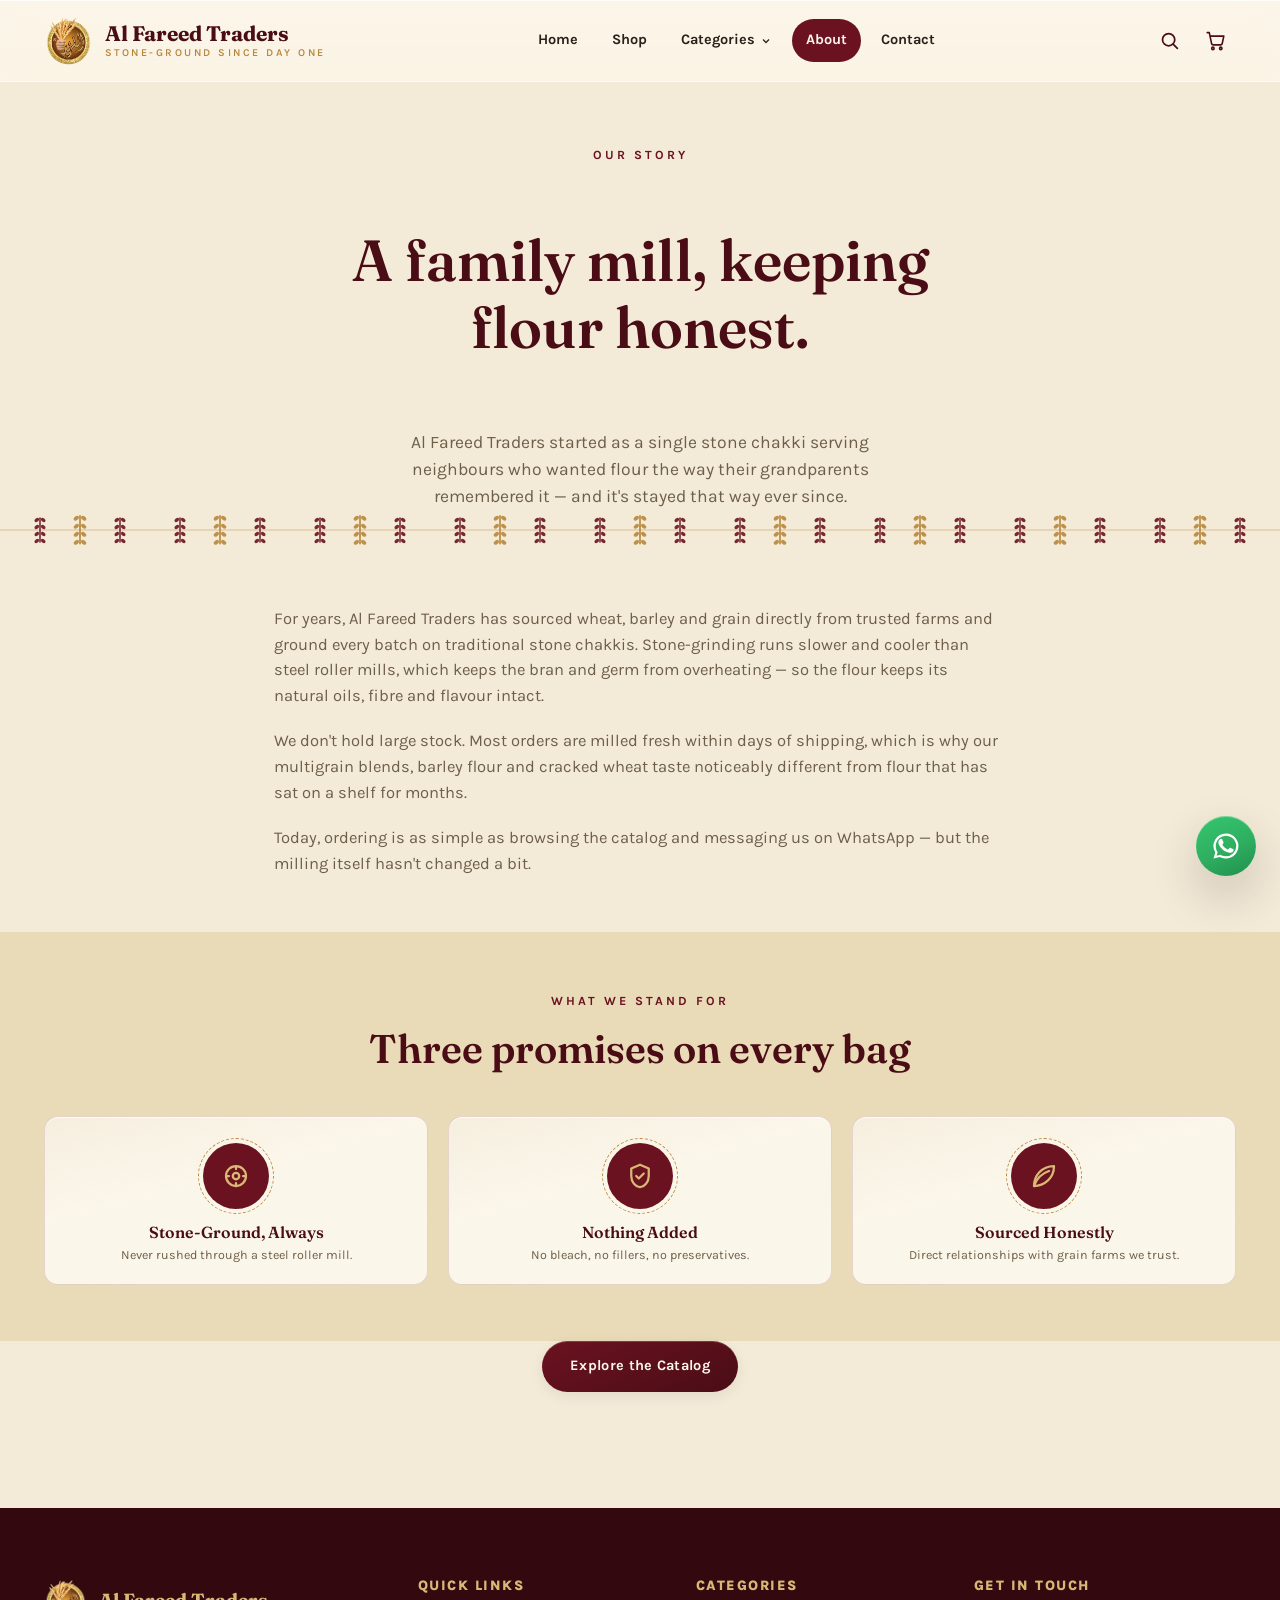
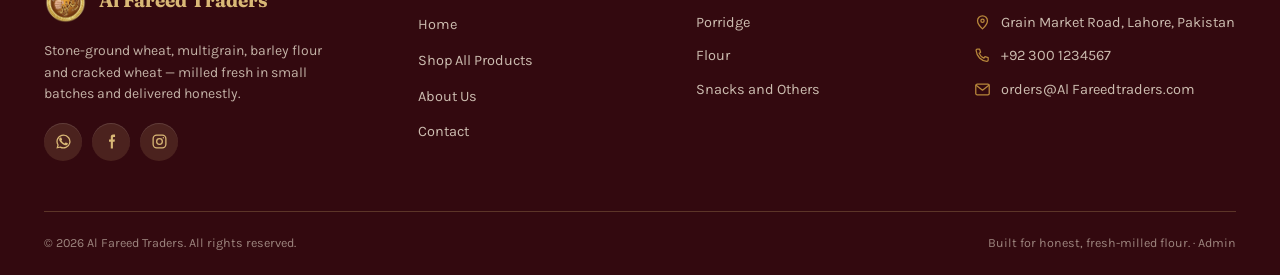
==== commit de3ab527: "Add files via upload" ====
--- a/about.html
+++ b/about.html
@@ -7,7 +7,11 @@
 <title>About Us | Al Fareed Traders</title>
 <meta name="description" content="Al Fareed Traders is a family flour business milling wheat, multigrain, barley and cracked wheat fresh on stone chakkis, sold with honest pricing and no shortcuts.">
 <link rel="canonical" href="about.html">
-<link rel="icon" type="image/svg+xml" href="images/icons/favicon.svg">
+<link rel="icon" type="image/png" href="images/icons/favicon-32.png" sizes="32x32">
+<link rel="icon" type="image/png" href="images/icons/favicon-16.png" sizes="16x16">
+<link rel="icon" type="image/png" href="images/icons/favicon-192.png" sizes="192x192">
+<link rel="apple-touch-icon" href="images/icons/apple-touch-icon.png">
+<link rel="shortcut icon" href="images/icons/favicon.ico">
 <link rel="preconnect" href="https://fonts.googleapis.com">
 <link rel="preconnect" href="https://fonts.gstatic.com" crossorigin>
 <link href="https://fonts.googleapis.com/css2?family=Fraunces:opsz,wght@9..144,500;9..144,600;9..144,700&family=Karla:wght@400;500;600;700;800&display=swap" rel="stylesheet">
--- a/css/style.css
+++ b/css/style.css
@@ -48,6 +48,17 @@
   --nav-h: 82px;
   --ease: cubic-bezier(.22,.61,.36,1);
   --ease-smooth: cubic-bezier(.16,1,.3,1);
+
+  /* Glossy / mirror surface language -- layered on top of the brand
+     palette above. Everything here is additive: a soft sheen, a bright
+     top highlight and a touch of blur so panels read like polished
+     glass over the beige/maroon scheme, without changing any color. */
+  --glass-sheen: linear-gradient(120deg, rgba(255,255,255,0) 28%, rgba(255,255,255,.65) 46%, rgba(255,255,255,0) 64%);
+  --glass-top-highlight: inset 0 1px 0 rgba(255,255,255,.75), inset 0 -1px 0 rgba(255,255,255,.06);
+  --glass-fill: linear-gradient(165deg, rgba(255,255,255,.5) 0%, rgba(255,255,255,.08) 32%, rgba(255,255,255,0) 55%);
+  --glass-border: rgba(255,255,255,.55);
+  --glow-gold: 0 0 0 1px rgba(184,135,59,.3), 0 12px 30px rgba(184,135,59,.18);
+  --ease-glide: cubic-bezier(.19,1,.22,1);
 }
 
 /* ---------- 2. RESET & BASE ---------- */
@@ -117,21 +128,28 @@
   display: inline-flex; align-items: center; justify-content: center; gap: 9px;
   padding: 14px 28px; border-radius: var(--radius-pill);
   font-weight: 700; font-size: 14.5px; letter-spacing: .3px;
-  transition: transform .32s var(--ease-smooth), box-shadow .32s var(--ease-smooth), background .28s var(--ease), color .28s var(--ease), border-color .28s var(--ease);
+  transition: transform .38s var(--ease-glide), box-shadow .38s var(--ease-glide), background .3s var(--ease), color .3s var(--ease), border-color .3s var(--ease);
   white-space: nowrap;
-}
-.btn svg { width: 18px; height: 18px; flex-shrink: 0; transition: transform .32s var(--ease-smooth); }
-.btn:hover { transform: translateY(-3px); }
-.btn:active { transform: translateY(-1px); transition-duration: .1s; }
-
-.btn-primary { background: var(--maroon); color: var(--beige-soft); box-shadow: var(--shadow-sm); }
-.btn-primary:hover { background: var(--maroon-dark); box-shadow: var(--shadow-md); }
-
-.btn-outline { background: transparent; color: var(--maroon); border: 1.5px solid var(--maroon); }
-.btn-outline:hover { background: var(--maroon); color: var(--beige-soft); }
-
-.btn-whatsapp { background: var(--green); color: #fff; box-shadow: var(--shadow-sm); }
-.btn-whatsapp:hover { background: var(--green-dark); box-shadow: var(--shadow-md); }
+  position: relative; overflow: hidden; isolation: isolate;
+}
+.btn::before {
+  content: ""; position: absolute; inset: 0; background: var(--glass-sheen);
+  transform: translateX(-120%); transition: transform .7s var(--ease-glide); pointer-events: none; z-index: 1;
+}
+.btn:hover::before { transform: translateX(120%); }
+.btn svg { width: 18px; height: 18px; flex-shrink: 0; transition: transform .32s var(--ease-smooth); position: relative; z-index: 2; }
+.btn span, .btn { position: relative; }
+.btn:hover { transform: translateY(-3px) scale(1.015); }
+.btn:active { transform: translateY(-1px) scale(1); transition-duration: .1s; }
+
+.btn-primary { background: linear-gradient(155deg, var(--maroon) 0%, var(--maroon-dark) 100%); color: var(--beige-soft); box-shadow: var(--shadow-sm), inset 0 1px 0 rgba(255,255,255,.18); }
+.btn-primary:hover { background: linear-gradient(155deg, #7c1526 0%, var(--maroon-dark) 100%); box-shadow: var(--shadow-md), inset 0 1px 0 rgba(255,255,255,.25); }
+
+.btn-outline { background: rgba(255,255,255,.15); color: var(--maroon); border: 1.5px solid var(--maroon); -webkit-backdrop-filter: blur(6px); backdrop-filter: blur(6px); }
+.btn-outline:hover { background: var(--maroon); color: var(--beige-soft); box-shadow: var(--shadow-md); }
+
+.btn-whatsapp { background: linear-gradient(155deg, #34c76f 0%, var(--green) 60%, var(--green-dark) 100%); color: #fff; box-shadow: var(--shadow-sm), inset 0 1px 0 rgba(255,255,255,.28); }
+.btn-whatsapp:hover { background: linear-gradient(155deg, #34c76f 0%, var(--green-dark) 100%); box-shadow: var(--shadow-md), inset 0 1px 0 rgba(255,255,255,.3); }
 
 .btn-ghost { background: rgba(107,18,32,0.06); color: var(--maroon-dark); }
 .btn-ghost:hover { background: rgba(107,18,32,0.12); }
@@ -144,7 +162,7 @@
   border-radius: 50%; color: var(--maroon-dark); position: relative;
   transition: background .28s var(--ease), transform .28s var(--ease-smooth), color .28s var(--ease);
 }
-.icon-btn:hover { background: rgba(107,18,32,0.08); transform: scale(1.08); }
+.icon-btn:hover { background: rgba(107,18,32,0.08); transform: scale(1.1); box-shadow: var(--glass-top-highlight), 0 6px 16px rgba(43,33,26,.12); }
 .icon-btn:active { transform: scale(0.96); transition-duration: .1s; }
 .icon-btn svg { width: 21px; height: 21px; transition: transform .28s var(--ease-smooth); }
 
@@ -158,18 +176,21 @@
 /* ---------- 5. NAVBAR ---------- */
 .navbar {
   position: sticky; top: 0; z-index: 900; height: var(--nav-h);
-  background: var(--beige-soft);
-  border-bottom: 1px solid var(--line);
-  transition: box-shadow .35s var(--ease-smooth);
-}
-.navbar.is-scrolled { box-shadow: 0 6px 24px rgba(43,33,26,0.10); }
-.navbar .container { height: 100%; display: flex; align-items: center; justify-content: space-between; gap: 20px; }
-
-.brand { display: flex; align-items: center; gap: 12px; flex-shrink: 0; }
+  background: linear-gradient(180deg, rgba(251,246,234,.92), rgba(251,246,234,.82));
+  -webkit-backdrop-filter: blur(18px) saturate(160%);
+  backdrop-filter: blur(18px) saturate(160%);
+  border-bottom: 1px solid var(--glass-border);
+  box-shadow: var(--glass-top-highlight);
+  transition: box-shadow .35s var(--ease-smooth), background .35s var(--ease-smooth);
+}
+.navbar.is-scrolled { box-shadow: var(--glass-top-highlight), 0 6px 24px rgba(43,33,26,0.10); }
+.navbar .container { height: 100%; display: flex; align-items: center; justify-content: space-between; gap: 20px; flex-wrap: nowrap; }
+
+.brand { display: flex; align-items: center; gap: 12px; flex-shrink: 0; min-width: 0; }
 .brand img { height: 52px; width: auto; transition: transform .3s var(--ease-smooth); }
 .brand:hover img { transform: scale(1.06); }
-.brand-name { font-family: var(--font-display); font-weight: 700; font-size: 21px; color: var(--maroon-dark); line-height: 1.1; }
-.brand-name small { display: block; font-family: var(--font-body); font-weight: 600; font-size: 10.5px; letter-spacing: 2.5px; color: var(--gold); text-transform: uppercase; margin-top: 2px; }
+.brand-name { font-family: var(--font-display); font-weight: 700; font-size: 21px; color: var(--maroon-dark); line-height: 1.1; min-width: 0; white-space: nowrap; overflow: hidden; text-overflow: ellipsis; }
+.brand-name small { display: block; font-family: var(--font-body); font-weight: 600; font-size: 10.5px; letter-spacing: 2.5px; color: var(--gold); text-transform: uppercase; margin-top: 2px; white-space: nowrap; overflow: hidden; text-overflow: ellipsis; }
 
 .nav-links { display: flex; align-items: center; gap: 6px; }
 .nav-links > li { position: relative; }
@@ -184,9 +205,11 @@
 
 .has-dropdown .dropdown {
   position: absolute; top: calc(100% + 10px); left: 50%; transform: translateX(-50%) translateY(10px) scale(.98);
-  width: 300px; background: var(--beige-soft); border: 1px solid var(--line); border-radius: var(--radius-md);
-  box-shadow: var(--shadow-lg); padding: 10px; opacity: 0; visibility: hidden;
-  transition: opacity .3s var(--ease-smooth), transform .3s var(--ease-smooth), visibility .3s;
+  width: 300px; background: linear-gradient(165deg, rgba(255,255,255,.7), rgba(251,246,234,.85));
+  -webkit-backdrop-filter: blur(20px) saturate(160%); backdrop-filter: blur(20px) saturate(160%);
+  border: 1px solid var(--glass-border); border-radius: var(--radius-md);
+  box-shadow: var(--shadow-lg), var(--glass-top-highlight); padding: 10px; opacity: 0; visibility: hidden;
+  transition: opacity .35s var(--ease-glide), transform .35s var(--ease-glide), visibility .35s;
 }
 .has-dropdown:hover .dropdown, .has-dropdown:focus-within .dropdown {
   opacity: 1; visibility: visible; transform: translateX(-50%) translateY(0) scale(1);
@@ -200,7 +223,8 @@
 .dropdown a:hover .dd-icon { transform: scale(1.1); }
 .dropdown .dd-icon svg { width: 18px; height: 18px; }
 
-.nav-actions { display: flex; align-items: center; gap: 4px; }
+.nav-actions { display: flex; align-items: center; gap: 4px; flex-shrink: 0; }
+.nav-actions .icon-btn, .nav-actions .hamburger { flex-shrink: 0; }
 
 .nav-search { display: flex; align-items: center; }
 .nav-search-form {
@@ -227,8 +251,11 @@
 }
 .mobile-nav-overlay.is-open { opacity: 1; visibility: visible; }
 .mobile-nav {
-  position: fixed; top: 0; right: 0; height: 100%; width: min(340px, 86vw); background: var(--beige-soft);
-  z-index: 1001; transform: translateX(100%); transition: transform .42s var(--ease-smooth);
+  position: fixed; top: 0; right: 0; height: 100%; width: min(340px, 86vw);
+  background: linear-gradient(165deg, rgba(255,255,255,.5), var(--beige-soft) 30%);
+  -webkit-backdrop-filter: blur(22px) saturate(160%); backdrop-filter: blur(22px) saturate(160%);
+  box-shadow: -8px 0 40px rgba(43,33,26,.16), var(--glass-top-highlight);
+  z-index: 1001; transform: translateX(100%); transition: transform .48s var(--ease-glide);
   display: flex; flex-direction: column; padding: 22px; overflow-y: auto;
 }
 .mobile-nav-overlay.is-open .mobile-nav { transform: translateX(0); }
@@ -258,31 +285,32 @@
 
 .hero-visual { position: relative; display: flex; align-items: center; justify-content: center; }
 .medallion {
-  position: relative; width: min(420px, 90%); aspect-ratio: 1/1; border-radius: 69%;
-  background: radial-gradient(circle at 42% 38%, var(--beige-soft), var(--sand-dark) 78%);
-  display: flex; align-items: center; justify-content: center; box-shadow: var(--shadow-lg);
+  position: relative; width: min(420px, 90%); aspect-ratio: 1/1; border-radius: 100%;
+  background: radial-gradient(circle at 40% 30%, var(--beige-soft), var(--sand-dark) 78%);
+  display: flex; align-items: center; justify-content: center;
+  box-shadow: var(--shadow-lg), inset 0 2px 0 rgba(255,255,255,.5), inset 0 -12px 30px rgba(43,33,26,.08);
 }
 .medallion::before {
-  content: ""; position: absolute; inset: 10%; border-radius: 70%;
+  content: ""; position: absolute; inset: 10%; border-radius: 80%;
   border: 2px dashed var(--gold); opacity: .8;
   animation: medallion-spin 18s linear infinite;
   z-index: 1;
 }
 .medallion::after {
-  content: ""; position: absolute; inset: 6%; border-radius: 50%; border: 10px solid var(--maroon);
+  content: ""; position: absolute; inset: 6%; border-radius: 70%; border: 10px solid var(--maroon);
   animation: medallion-spin 24s linear infinite reverse;
   z-index: 1;
 }
-.medallion img { width: 81%; height: auto; position: relative; z-index: 2; filter: drop-shadow(0 12px 20px rgba(43,33,26,.25)); }
+.medallion img { width: 82%; height: auto; position:relative; z-index: 2; filter: drop-shadow(0 12px 20px rgba(43,33,26,.25)); }
 @keyframes medallion-spin {
   from { transform: rotate(0deg); }
   to { transform: rotate(360deg); }
 }
 .medallion-badge {
-  position: absolute; bottom: 6%; left: 50%; transform: translateX(-50%);
-  background: var(--maroon); color: var(--beige-soft); font-size: 19px; font-weight: 800; letter-spacing: 1.4px;
-  text-transform: uppercase; padding: 4px 45px; border-radius: var(--radius-pill); box-shadow: var(--shadow-md);
-  white-space: nowrap; border: 2px solid var(--gold-light);
+  position: absolute; bottom: 2%; left: 50%; transform: translateX(-50%);
+  background: var(--maroon); color: var(--beige-soft); font-size: 22px; font-weight: 800; letter-spacing: 2.4px;
+  text-transform: uppercase; padding: 1px 40px; border-radius: var(--radius-pill); box-shadow: var(--shadow-md);
+  white-space: nowrap; border: 3px solid var(--gold-light);
   z-index: 3;
 }
 
@@ -290,10 +318,18 @@
 .categories { background: var(--sand); }
 .cat-grid { display: grid; grid-template-columns: repeat(5, 1fr); gap: 20px; }
 .cat-seal {
-  background: var(--beige-soft); border: 1px solid var(--line); border-radius: var(--radius-md);
-  padding: 26px 16px 20px; text-align: center; transition: transform .35s var(--ease-smooth), box-shadow .35s var(--ease-smooth), border-color .3s var(--ease);
-}
-.cat-seal:hover { transform: translateY(-6px); box-shadow: var(--shadow-md); border-color: var(--gold); }
+  background: linear-gradient(165deg, rgba(255,255,255,.55), var(--beige-soft) 40%);
+  border: 1px solid var(--line); border-radius: var(--radius-md);
+  padding: 26px 16px 20px; text-align: center; position: relative; overflow: hidden; isolation: isolate;
+  box-shadow: var(--glass-top-highlight);
+  transition: transform .45s var(--ease-glide), box-shadow .45s var(--ease-glide), border-color .3s var(--ease);
+}
+.cat-seal::before {
+  content: ""; position: absolute; inset: 0; background: var(--glass-sheen);
+  transform: translateX(-130%) rotate(8deg); transition: transform .8s var(--ease-glide); z-index: 1; pointer-events: none;
+}
+.cat-seal:hover::before { transform: translateX(130%) rotate(8deg); }
+.cat-seal:hover { transform: translateY(-7px) scale(1.015); box-shadow: var(--glow-gold), var(--shadow-md), var(--glass-top-highlight); border-color: var(--gold); }
 .cat-seal .ring {
   width: 66px; height: 66px; margin: 0 auto 14px; border-radius: 50%; background: var(--maroon);
   display: flex; align-items: center; justify-content: center; position: relative;
@@ -321,23 +357,37 @@
 .product-grid { display: grid; grid-template-columns: repeat(auto-fill, minmax(255px, 1fr)); gap: 26px; }
 
 .product-card {
-  background: var(--beige-soft); border: 1px solid var(--line); border-radius: var(--radius-md);
-  overflow: hidden; display: flex; flex-direction: column; box-shadow: var(--shadow-sm);
-  transition: transform .4s var(--ease-smooth), box-shadow .4s var(--ease-smooth);
-}
-.product-card:hover { transform: translateY(-8px); box-shadow: var(--shadow-lg); }
+  background: linear-gradient(165deg, rgba(255,255,255,.6), var(--beige-soft) 38%);
+  border: 1px solid var(--line); border-radius: var(--radius-md);
+  overflow: hidden; display: flex; flex-direction: column; box-shadow: var(--shadow-sm), var(--glass-top-highlight);
+  position: relative; isolation: isolate;
+  transition: transform .55s var(--ease-glide), box-shadow .55s var(--ease-glide), border-color .4s var(--ease);
+}
+.product-card::after {
+  /* mirror sheen -- a soft diagonal band of light that glides across the
+     whole card on hover, like a reflection catching the light */
+  content: ""; position: absolute; inset: 0; z-index: 4; pointer-events: none;
+  background: var(--glass-sheen);
+  transform: translateX(-140%) rotate(6deg); transition: transform .9s var(--ease-glide);
+}
+.product-card:hover::after { transform: translateX(140%) rotate(6deg); }
+.product-card:hover {
+  transform: translateY(-9px) scale(1.015);
+  box-shadow: var(--shadow-lg), var(--glow-gold), var(--glass-top-highlight);
+  border-color: rgba(184,135,59,.45);
+}
 
 .pc-media {
   position: relative; aspect-ratio: 1/1; overflow: hidden; background: var(--sand);
   border-bottom: 3px solid transparent;
   border-image: repeating-linear-gradient(90deg, var(--gold) 0 8px, transparent 8px 16px) 3;
 }
-.pc-media img { position: absolute; inset: 0; width: 100%; height: 100%; object-fit: cover; transition: opacity .6s var(--ease-smooth), transform .7s var(--ease-smooth); }
+.pc-media img { position: absolute; inset: 0; width: 100%; height: 100%; object-fit: cover; transition: opacity .7s var(--ease-glide), transform .9s var(--ease-glide); }
 .pc-media img.img-2 { opacity: 0; }
 .product-card:hover .pc-media img.img-1 { opacity: 0; }
 .product-card:hover .pc-media img.img-2 { opacity: 1; }
 .pc-media img.img-1 { transition-property: opacity, transform; }
-.product-card:hover .pc-media img { transform: scale(1.06); }
+.product-card:hover .pc-media img { transform: scale(1.07); }
 
 .pc-badge {
   position: absolute; top: 12px; left: 12px; background: var(--maroon); color: var(--gold-light);
@@ -359,27 +409,35 @@
 .product-card:hover .pc-view svg { transform: translateX(4px); }
 
 .pc-add-to-cart {
-  width: 100%; margin-top: 14px; background: var(--maroon-dark); color: var(--beige-soft); padding: 11px;
+  width: 100%; margin-top: 14px; background: linear-gradient(155deg, var(--maroon) 0%, var(--maroon-dark) 100%); color: var(--beige-soft); padding: 11px;
   border-radius: var(--radius-pill); font-weight: 700; font-size: 13px;
   display: flex; align-items: center; justify-content: center; gap: 8px;
-  box-shadow: var(--shadow-sm); transition: background .28s var(--ease), transform .28s var(--ease-smooth), box-shadow .28s var(--ease);
-}
-.pc-add-to-cart svg { width: 16px; height: 16px; }
-.pc-add-to-cart:hover { background: var(--maroon); box-shadow: var(--shadow-md); transform: translateY(-2px); }
+  position: relative; overflow: hidden;
+  box-shadow: var(--shadow-sm), inset 0 1px 0 rgba(255,255,255,.18); transition: background .3s var(--ease), transform .35s var(--ease-glide), box-shadow .35s var(--ease-glide);
+}
+.pc-add-to-cart::before {
+  content: ""; position: absolute; inset: 0; background: var(--glass-sheen); z-index: 0;
+  transform: translateX(-120%); transition: transform .6s var(--ease-glide); pointer-events: none;
+}
+.pc-add-to-cart svg { width: 16px; height: 16px; position: relative; z-index: 1; }
+.pc-add-to-cart:hover::before { transform: translateX(120%); }
+.pc-add-to-cart:hover { background: linear-gradient(155deg, #7c1526 0%, var(--maroon-dark) 100%); box-shadow: var(--shadow-md); transform: translateY(-2px); }
 .pc-add-to-cart:active { transform: translateY(0) scale(0.98); }
 
 /* ---------- 9. FILTER / SEARCH BAR (listing) ---------- */
 .filter-bar {
   display: flex; flex-wrap: wrap; align-items: center; justify-content: space-between; gap: 16px;
-  margin-bottom: 32px; padding: 16px 20px; background: var(--beige-soft); border: 1px solid var(--line);
-  border-radius: var(--radius-md);
+  margin-bottom: 32px; padding: 16px 20px;
+  background: linear-gradient(165deg, rgba(255,255,255,.6), var(--beige-soft) 45%);
+  border: 1px solid var(--line); border-radius: var(--radius-md);
+  box-shadow: var(--glass-top-highlight);
 }
 .filter-pills { display: flex; flex-wrap: wrap; gap: 8px; }
 .filter-pill {
   padding: 9px 16px; border-radius: var(--radius-pill); font-size: 13px; font-weight: 700;
-  background: var(--sand); color: var(--maroon-dark); transition: background .3s var(--ease), color .3s var(--ease), transform .3s var(--ease-smooth);
-}
-.filter-pill:hover { background: var(--gold-light); transform: translateY(-2px); }
+  background: var(--sand); color: var(--maroon-dark); transition: background .35s var(--ease), color .35s var(--ease), transform .35s var(--ease-glide), box-shadow .35s var(--ease-glide);
+}
+.filter-pill:hover { background: var(--gold-light); transform: translateY(-2px); box-shadow: var(--shadow-sm), inset 0 1px 0 rgba(255,255,255,.5); }
 .filter-pill.active { background: var(--maroon); color: var(--beige-soft); }
 .filter-search { display: flex; align-items: center; gap: 8px; background: var(--sand); border-radius: var(--radius-pill); padding: 8px 16px; min-width: 210px; transition: box-shadow .3s var(--ease); }
 .filter-search:focus-within { box-shadow: 0 0 0 2.5px var(--gold); }
@@ -396,24 +454,67 @@
 .breadcrumb .sep { color: var(--gold); }
 .breadcrumb .current { color: var(--maroon-dark); font-weight: 700; }
 
-.product-detail { padding: 32px 0 90px; }
+.product-detail {
+  padding: 32px 0 90px;
+  position: relative;
+  background-image: linear-gradient(rgba(243,234,216,0.88), rgba(243,234,216,0.88)), var(--pd-bg-image, none);
+  background-size: cover;
+  background-position: center top;
+  background-repeat: no-repeat;
+}
 .pd-grid { display: grid; grid-template-columns: 0.95fr 1.05fr; gap: 56px; }
 
 .pd-gallery-main {
   aspect-ratio: 1/1; border-radius: var(--radius-lg); overflow: hidden; background: var(--sand);
-  border: 1px solid var(--line); box-shadow: var(--shadow-sm); margin-bottom: 16px; position: relative;
-}
-.pd-gallery-main img { width: 100%; height: 100%; object-fit: cover; transition: transform .6s var(--ease-smooth); }
-.pd-gallery-main:hover img { transform: scale(1.07); }
+  border: 1px solid var(--line); box-shadow: var(--shadow-sm), var(--glass-top-highlight); margin-bottom: 16px; position: relative;
+  isolation: isolate;
+}
+.pd-gallery-main img { width: 100%; height: 100%; object-fit: cover; transition: transform .7s var(--ease-glide), opacity .4s var(--ease); }
+.pd-gallery-main:hover img { transform: scale(1.06); }
+/* thin glass reflection along the top edge of the frame */
+.pd-gallery-main::before {
+  content: ""; position: absolute; inset: 0; z-index: 2; pointer-events: none; border-radius: inherit;
+  background: linear-gradient(180deg, rgba(255,255,255,.28) 0%, rgba(255,255,255,0) 22%);
+}
+
+/* ---- Picture-switch controls: prev/next buttons over the main image ---- */
+.pd-nav {
+  position: absolute; top: 50%; z-index: 5; transform: translateY(-50%);
+  width: 44px; height: 44px; border-radius: 50%; display: flex; align-items: center; justify-content: center;
+  background: linear-gradient(165deg, rgba(255,255,255,.85), rgba(255,255,255,.45));
+  -webkit-backdrop-filter: blur(10px) saturate(160%); backdrop-filter: blur(10px) saturate(160%);
+  border: 1px solid var(--glass-border); color: var(--maroon-dark);
+  box-shadow: var(--shadow-sm), var(--glass-top-highlight);
+  transition: transform .35s var(--ease-glide), box-shadow .35s var(--ease-glide), background .3s var(--ease), opacity .3s var(--ease);
+}
+.pd-nav svg { width: 20px; height: 20px; }
+.pd-nav-prev { left: 14px; }
+.pd-nav-next { right: 14px; }
+.pd-nav:hover { transform: translateY(-50%) scale(1.1); background: rgba(255,255,255,.92); box-shadow: var(--shadow-md), var(--glow-gold); }
+.pd-nav:active { transform: translateY(-50%) scale(0.96); transition-duration: .1s; }
+.pd-nav[hidden] { display: none; }
+
+.pd-img-counter {
+  position: absolute; bottom: 14px; left: 50%; transform: translateX(-50%); z-index: 5;
+  padding: 6px 14px; border-radius: var(--radius-pill); font-size: 12px; font-weight: 700; letter-spacing: .3px;
+  color: var(--beige-soft); background: rgba(43,33,26,.45);
+  -webkit-backdrop-filter: blur(8px); backdrop-filter: blur(8px);
+  border: 1px solid rgba(255,255,255,.25);
+}
+.pd-img-counter[hidden] { display: none; }
+
 .pd-thumbs { display: flex; gap: 12px; }
 .pd-thumb {
   width: 88px; height: 88px; border-radius: var(--radius-sm); overflow: hidden; border: 2px solid transparent;
-  background: var(--sand); transition: border-color .28s var(--ease), transform .28s var(--ease-smooth);
+  background: var(--sand); position: relative; isolation: isolate;
+  box-shadow: var(--glass-top-highlight);
+  transition: border-color .3s var(--ease), transform .35s var(--ease-glide), box-shadow .35s var(--ease-glide);
 }
 .pd-thumb.active, .pd-thumb:hover { border-color: var(--maroon); }
-.pd-thumb:hover { transform: translateY(-2px); }
-.pd-thumb img { width: 100%; height: 100%; object-fit: cover; transition: transform .4s var(--ease-smooth); }
-.pd-thumb:hover img { transform: scale(1.08); }
+.pd-thumb.active { box-shadow: var(--glow-gold), var(--glass-top-highlight); }
+.pd-thumb:hover { transform: translateY(-3px); }
+.pd-thumb img { width: 100%; height: 100%; object-fit: cover; transition: transform .45s var(--ease-glide); }
+.pd-thumb:hover img { transform: scale(1.1); }
 
 .pd-info .pc-cat { font-size: 12px; }
 .pd-info h1 { font-size: clamp(26px, 3vw, 36px); margin: 8px 0 14px; }
@@ -427,13 +528,14 @@
 .size-options { display: flex; gap: 10px; flex-wrap: wrap; }
 .size-pill {
   padding: 10px 18px; border-radius: var(--radius-pill); border: 1.5px solid var(--line); font-weight: 700; font-size: 13.5px;
-  background: var(--beige-soft); transition: background .3s var(--ease), color .3s var(--ease), border-color .3s var(--ease), transform .3s var(--ease-smooth);
-}
-.size-pill:hover { border-color: var(--gold); transform: translateY(-2px); }
+  background: linear-gradient(165deg, rgba(255,255,255,.6), var(--beige-soft) 60%);
+  transition: background .3s var(--ease), color .3s var(--ease), border-color .3s var(--ease), transform .35s var(--ease-glide), box-shadow .35s var(--ease-glide);
+}
+.size-pill:hover { border-color: var(--gold); transform: translateY(-2px); box-shadow: var(--shadow-sm), inset 0 1px 0 rgba(255,255,255,.5); }
 .size-pill.active { background: var(--maroon); color: var(--beige-soft); border-color: var(--maroon); }
 
-.qty-stepper { display: inline-flex; align-items: center; border: 1.5px solid var(--line); border-radius: var(--radius-pill); overflow: hidden; }
-.qty-stepper button { width: 42px; height: 42px; font-size: 18px; font-weight: 700; color: var(--maroon-dark); transition: background .25s var(--ease), color .25s var(--ease); }
+.qty-stepper { display: inline-flex; align-items: center; border: 1.5px solid var(--line); border-radius: var(--radius-pill); overflow: hidden; background: linear-gradient(165deg, rgba(255,255,255,.5), var(--beige-soft) 60%); box-shadow: var(--glass-top-highlight); }
+.qty-stepper button { width: 42px; height: 42px; font-size: 18px; font-weight: 700; color: var(--maroon-dark); transition: background .3s var(--ease), color .3s var(--ease); }
 .qty-stepper button:hover { background: var(--sand); }
 .qty-stepper input { width: 46px; text-align: center; border: 0; background: transparent; font-weight: 700; font-size: 15px; }
 
@@ -459,8 +561,11 @@
 }
 .cart-overlay.is-open { opacity: 1; visibility: visible; }
 .cart-drawer {
-  position: fixed; top: 0; right: 0; height: 100%; width: min(420px, 92vw); background: var(--beige-soft);
-  z-index: 1101; transform: translateX(100%); transition: transform .42s var(--ease-smooth);
+  position: fixed; top: 0; right: 0; height: 100%; width: min(420px, 92vw);
+  background: linear-gradient(165deg, rgba(255,255,255,.5), var(--beige-soft) 30%);
+  -webkit-backdrop-filter: blur(22px) saturate(160%); backdrop-filter: blur(22px) saturate(160%);
+  box-shadow: -8px 0 40px rgba(43,33,26,.16), var(--glass-top-highlight);
+  z-index: 1101; transform: translateX(100%); transition: transform .48s var(--ease-glide);
   display: flex; flex-direction: column;
 }
 .cart-overlay.is-open .cart-drawer { transform: translateX(0); }
@@ -495,12 +600,20 @@
 /* ---------- 12. WHATSAPP FLOAT BUTTON ---------- */
 .wa-float {
   position: fixed; bottom: 24px; right: 24px; width: 60px; height: 60px; border-radius: 50%;
-  background: var(--green); display: flex; align-items: center; justify-content: center; box-shadow: var(--shadow-lg);
-  z-index: 800; transition: transform .3s var(--ease-smooth), background .3s var(--ease), box-shadow .3s var(--ease-smooth);
-}
-.wa-float:hover { transform: scale(1.1); background: var(--green-dark); box-shadow: 0 22px 50px rgba(43,33,26,0.28); }
+  background: linear-gradient(155deg, #34c76f 0%, var(--green) 55%, var(--green-dark) 100%);
+  display: flex; align-items: center; justify-content: center;
+  box-shadow: var(--shadow-lg), inset 0 1px 0 rgba(255,255,255,.35);
+  overflow: hidden; isolation: isolate;
+  z-index: 800; transition: transform .4s var(--ease-glide), background .3s var(--ease), box-shadow .4s var(--ease-glide);
+}
+.wa-float::before {
+  content: ""; position: absolute; inset: 0; background: var(--glass-sheen);
+  transform: translateX(-120%); transition: transform .8s var(--ease-glide); pointer-events: none;
+}
+.wa-float:hover::before { transform: translateX(120%); }
+.wa-float:hover { transform: scale(1.1); box-shadow: 0 22px 50px rgba(43,33,26,0.28), inset 0 1px 0 rgba(255,255,255,.4); }
 .wa-float:active { transform: scale(1.02); }
-.wa-float svg { width: 30px; height: 30px; color: #fff; }
+.wa-float svg { width: 30px; height: 30px; color: #fff; position: relative; z-index: 1; }
 
 /* ---------- 13. FOOTER ---------- */
 .site-footer { background: var(--maroon-deep); color: var(--beige); padding: 70px 0 0; margin-top: 60px; }
@@ -510,8 +623,8 @@
 .footer-brand span { font-family: var(--font-display); font-size: 19px; font-weight: 700; color: var(--gold-light); }
 .footer-about p { font-size: 14px; color: rgba(243,234,216,0.75); max-width: 300px; margin-bottom: 18px; }
 .footer-social { display: flex; gap: 10px; }
-.footer-social a { width: 38px; height: 38px; border-radius: 50%; background: rgba(216,184,118,0.14); display: flex; align-items: center; justify-content: center; transition: background .3s var(--ease), transform .3s var(--ease-smooth); }
-.footer-social a:hover { background: var(--gold); transform: translateY(-3px); }
+.footer-social a { width: 38px; height: 38px; border-radius: 50%; background: rgba(216,184,118,0.14); display: flex; align-items: center; justify-content: center; box-shadow: inset 0 1px 0 rgba(255,255,255,.12); transition: background .35s var(--ease), transform .4s var(--ease-glide), box-shadow .4s var(--ease-glide); }
+.footer-social a:hover { background: var(--gold); transform: translateY(-4px) scale(1.06); box-shadow: 0 10px 22px rgba(184,135,59,.35), inset 0 1px 0 rgba(255,255,255,.4); }
 .footer-social svg { width: 17px; height: 17px; color: var(--gold-light); transition: color .3s var(--ease); }
 .footer-social a:hover svg { color: var(--maroon-deep); }
 
@@ -529,9 +642,10 @@
 /* ---------- 14. TOAST ---------- */
 .toast {
   position: fixed; left: 50%; bottom: 30px; transform: translateX(-50%) translateY(20px);
-  background: var(--maroon-dark); color: var(--beige-soft); padding: 14px 24px; border-radius: var(--radius-pill);
-  font-size: 14px; font-weight: 700; display: flex; align-items: center; gap: 10px; box-shadow: var(--shadow-lg);
-  z-index: 1300; opacity: 0; visibility: hidden; transition: opacity .35s var(--ease-smooth), transform .35s var(--ease-smooth), visibility .35s;
+  background: linear-gradient(155deg, var(--maroon) 0%, var(--maroon-dark) 100%); color: var(--beige-soft); padding: 14px 24px; border-radius: var(--radius-pill);
+  font-size: 14px; font-weight: 700; display: flex; align-items: center; gap: 10px;
+  box-shadow: var(--shadow-lg), inset 0 1px 0 rgba(255,255,255,.2);
+  z-index: 1300; opacity: 0; visibility: hidden; transition: opacity .4s var(--ease-glide), transform .4s var(--ease-glide), visibility .4s;
 }
 .toast.is-visible { opacity: 1; visibility: visible; transform: translateX(-50%) translateY(0); }
 .toast svg { width: 18px; height: 18px; color: var(--gold-light); }
@@ -559,12 +673,19 @@
   .cat-grid-4 { grid-template-columns: repeat(2, 1fr); }
   .cat-grid-3 { grid-template-columns: 1fr; }
   .nav-search-form.is-open { width: 160px; }
-  .brand-name { font-size: 17px; }
-  .brand img { height: 42px; }
+  .navbar { height: auto; min-height: var(--nav-h); }
+  .navbar .container { padding-top: 10px; padding-bottom: 10px; gap: 10px; }
+  .brand { gap: 8px; }
+  .brand img { height: 38px; }
+  .brand-name { font-size: 15.5px; max-width: 40vw; }
+  .nav-actions { gap: 0; }
 }
 
 @media (max-width: 600px) {
   .container { padding: 0 16px; }
+  .brand-name small { display: none; }
+  .brand-name { max-width: 34vw; }
+  .nav-search-form.is-open { width: 130px; }
   .product-grid { grid-template-columns: repeat(2, 1fr); gap: 14px; }
   .pc-body { padding: 12px 12px 14px; gap: 4px; }
   .pc-name { font-size: 14.5px; }
@@ -578,4 +699,9 @@
   .wa-float svg { width: 26px; height: 26px; }
   .pd-ctas .btn { min-width: 100%; }
   .cat-grid { gap: 12px; }
-}
+  .pd-nav { width: 38px; height: 38px; }
+  .pd-nav svg { width: 17px; height: 17px; }
+  .pd-nav-prev { left: 10px; }
+  .pd-nav-next { right: 10px; }
+  .pd-img-counter { bottom: 10px; font-size: 11px; padding: 5px 12px; }
+}
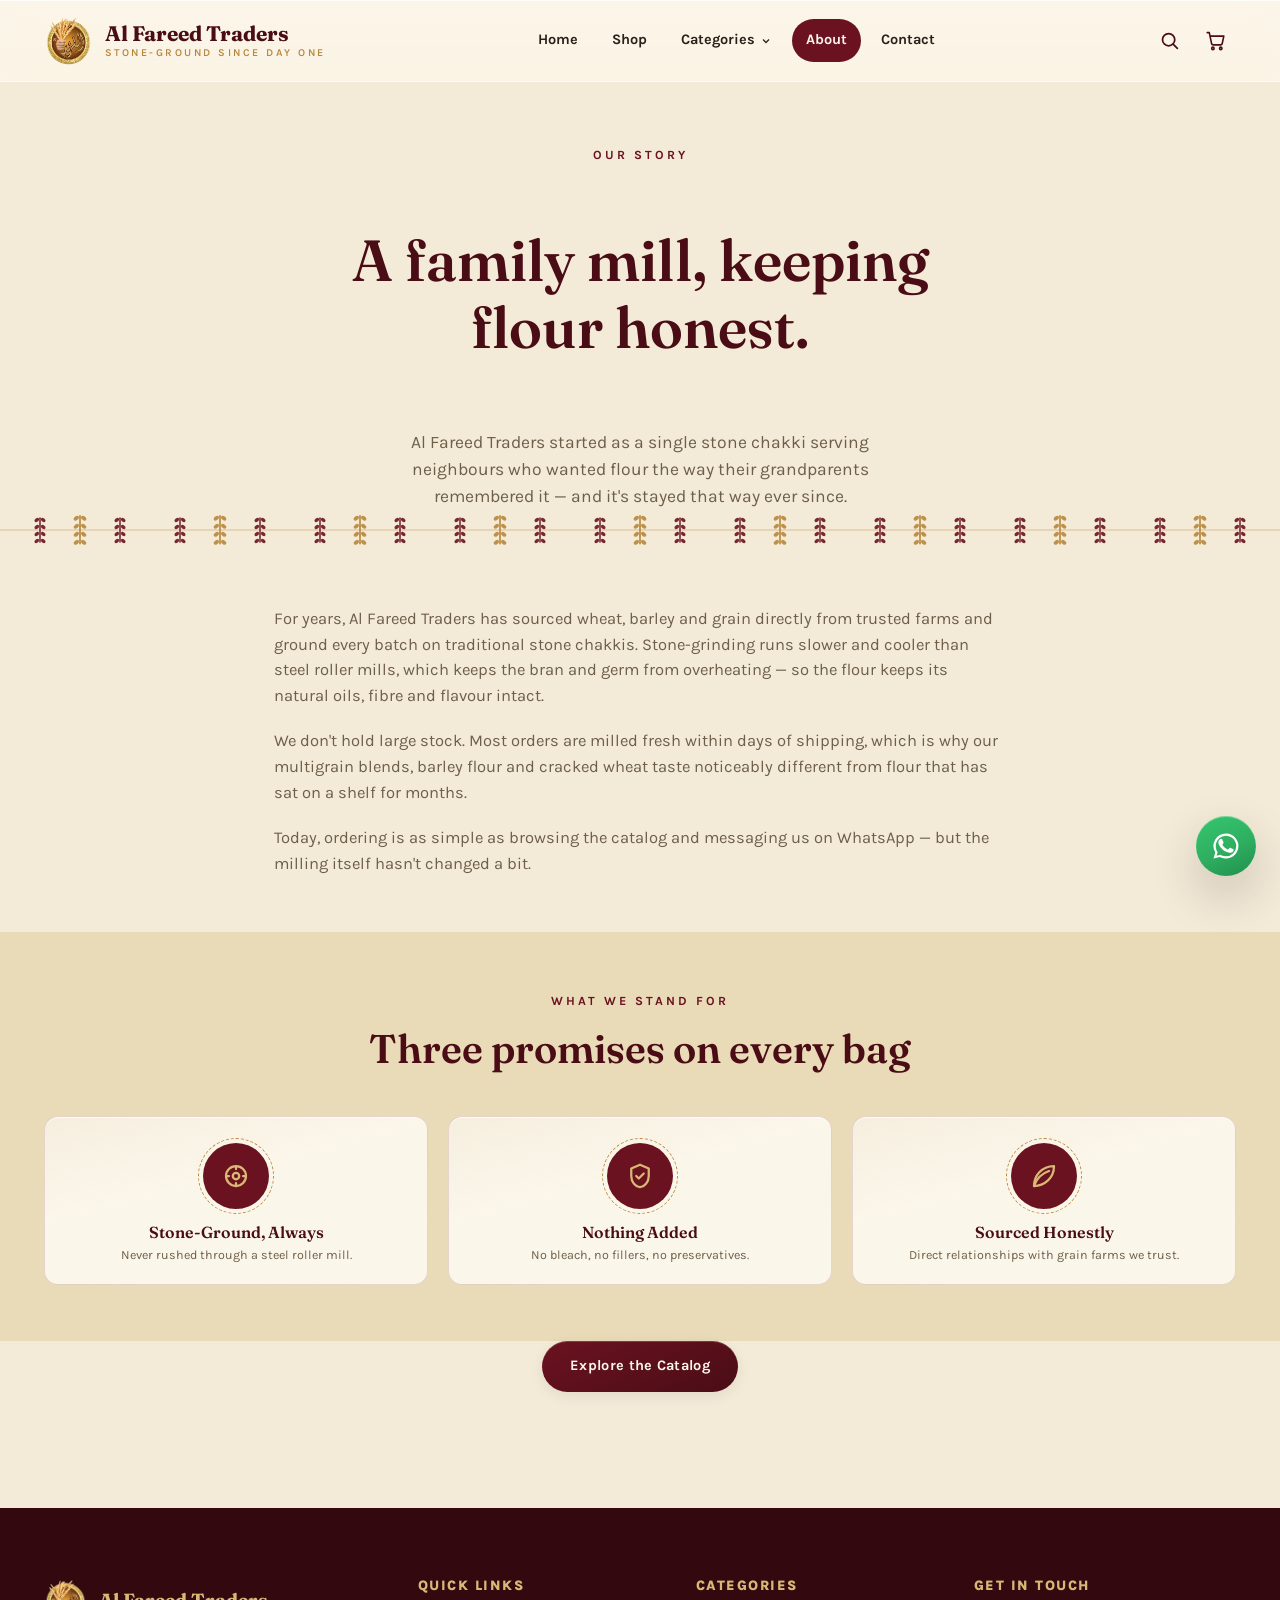
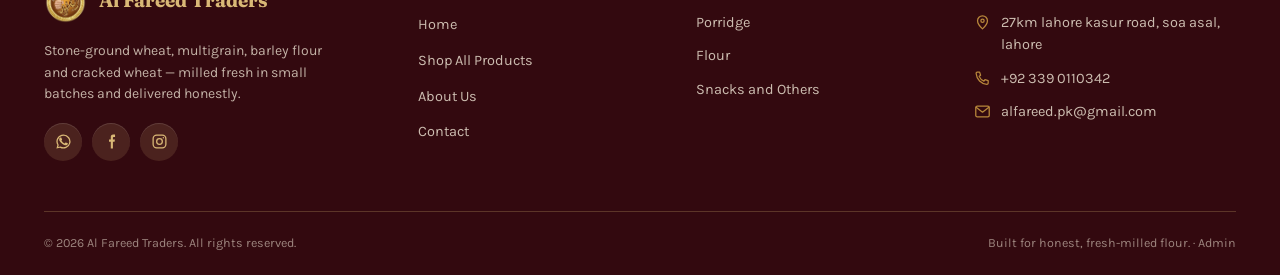
==== commit d65c010e: "Add files via upload" ====
--- a/about.html
+++ b/about.html
@@ -146,8 +146,8 @@
         <p>Stone-ground wheat, multigrain, barley flour and cracked wheat &mdash; milled fresh in small batches and delivered honestly.</p>
         <div class="footer-social">
           <a href="#" data-wa-general target="_blank" rel="noopener" aria-label="WhatsApp"><svg viewBox="0 0 24 24" fill="currentColor"><path d="M17.5 14.4c-.3-.1-1.7-.9-2-1-.3-.1-.5-.1-.7.1-.2.3-.8 1-.9 1.1-.2.2-.3.2-.6.1-.3-.1-1.3-.5-2.4-1.5-.9-.8-1.5-1.8-1.7-2.1-.2-.3 0-.5.1-.6.1-.1.3-.3.4-.5.1-.1.2-.3.3-.4.1-.2 0-.4 0-.5 0-.1-.7-1.7-1-2.3-.3-.6-.5-.5-.7-.5h-.6c-.2 0-.5.1-.8.4-.3.3-1 1-1 2.4s1.1 2.8 1.2 3c.1.2 2.1 3.3 5.2 4.5.7.3 1.3.5 1.7.6.7.2 1.4.2 1.9.1.6-.1 1.7-.7 2-1.4.2-.7.2-1.2.2-1.4-.1-.1-.3-.2-.6-.3z"/><path d="M12 2a10 10 0 0 0-8.6 15.1L2 22l5-1.3A10 10 0 1 0 12 2zm0 18.2a8.2 8.2 0 0 1-4.2-1.1l-.3-.2-3 .8.8-2.9-.2-.3A8.2 8.2 0 1 1 20.2 12 8.2 8.2 0 0 1 12 20.2z"/></svg></a>
-          <a href="https://facebook.com/" target="_blank" rel="noopener" aria-label="Facebook"><svg viewBox="0 0 24 24" fill="currentColor"><path d="M14 9V6.5c0-.8.5-1 .9-1H17V2h-2.7C11.9 2 11 3.7 11 5.7V9H8.5v3.5H11V22h3v-9.5h2.4l.4-3.5H14z"/></svg></a>
-          <a href="https://instagram.com/" target="_blank" rel="noopener" aria-label="Instagram"><svg viewBox="0 0 24 24" fill="none" stroke="currentColor" stroke-width="1.8"><rect x="3" y="3" width="18" height="18" rx="5"/><circle cx="12" cy="12" r="4"/><circle cx="17.4" cy="6.6" r="1" fill="currentColor" stroke="none"/></svg></a>
+          <a href="https://facebook.com/" data-social="facebook" target="_blank" rel="noopener" aria-label="Facebook"><svg viewBox="0 0 24 24" fill="currentColor"><path d="M14 9V6.5c0-.8.5-1 .9-1H17V2h-2.7C11.9 2 11 3.7 11 5.7V9H8.5v3.5H11V22h3v-9.5h2.4l.4-3.5H14z"/></svg></a>
+          <a href="https://instagram.com/" data-social="instagram" target="_blank" rel="noopener" aria-label="Instagram"><svg viewBox="0 0 24 24" fill="none" stroke="currentColor" stroke-width="1.8"><rect x="3" y="3" width="18" height="18" rx="5"/><circle cx="12" cy="12" r="4"/><circle cx="17.4" cy="6.6" r="1" fill="currentColor" stroke="none"/></svg></a>
         </div>
       </div>
       <div class="footer-col">
@@ -166,9 +166,9 @@
       <div class="footer-col">
         <h4>Get in Touch</h4>
         <ul class="footer-contact">
-          <li><svg viewBox="0 0 24 24" fill="none" stroke="currentColor" stroke-width="1.8" stroke-linecap="round" stroke-linejoin="round"><path d="M12 21s-7-6.3-7-11.5A7 7 0 0 1 19 9.5C19 14.7 12 21 12 21z"/><circle cx="12" cy="9.5" r="2.3"/></svg><span>Grain Market Road, Lahore, Pakistan</span></li>
-          <li><svg viewBox="0 0 24 24" fill="none" stroke="currentColor" stroke-width="1.8" stroke-linecap="round" stroke-linejoin="round"><path d="M4.5 3h3.4l1.4 4.5-2 1.5a12 12 0 0 0 6.7 6.7l1.5-2 4.5 1.4v3.4c0 1-.9 1.8-1.9 1.7-8-.6-14.4-7-15-15C2.7 3.9 3.5 3 4.5 3z"/></svg><span>+92 300 1234567</span></li>
-          <li><svg viewBox="0 0 24 24" fill="none" stroke="currentColor" stroke-width="1.8" stroke-linecap="round" stroke-linejoin="round"><rect x="2.5" y="4.5" width="19" height="15" rx="2"/><path d="M3 6l9 7 9-7"/></svg><span>orders@Al Fareedtraders.com</span></li>
+          <li><svg viewBox="0 0 24 24" fill="none" stroke="currentColor" stroke-width="1.8" stroke-linecap="round" stroke-linejoin="round"><path d="M12 21s-7-6.3-7-11.5A7 7 0 0 1 19 9.5C19 14.7 12 21 12 21z"/><circle cx="12" cy="9.5" r="2.3"/></svg><span>27km lahore kasur road, soa asal, lahore</span></li>
+          <li><svg viewBox="0 0 24 24" fill="none" stroke="currentColor" stroke-width="1.8" stroke-linecap="round" stroke-linejoin="round"><path d="M4.5 3h3.4l1.4 4.5-2 1.5a12 12 0 0 0 6.7 6.7l1.5-2 4.5 1.4v3.4c0 1-.9 1.8-1.9 1.7-8-.6-14.4-7-15-15C2.7 3.9 3.5 3 4.5 3z"/></svg><span>+92 339 0110342</span></li>
+          <li><svg viewBox="0 0 24 24" fill="none" stroke="currentColor" stroke-width="1.8" stroke-linecap="round" stroke-linejoin="round"><rect x="2.5" y="4.5" width="19" height="15" rx="2"/><path d="M3 6l9 7 9-7"/></svg><span>alfareed.pk@gmail.com</span></li>
         </ul>
       </div>
     </div>
--- a/css/style.css
+++ b/css/style.css
@@ -597,6 +597,19 @@
 .cart-foot .btn { margin-bottom: 10px; }
 .cart-note { font-size: 11.5px; color: var(--ink-soft); text-align: center; }
 
+.delivery-tip {
+  display: flex; align-items: flex-start; gap: 8px;
+  margin-top: 14px; padding: 10px 14px;
+  background: rgba(197,160,89,0.12); border: 1px solid rgba(197,160,89,0.35);
+  border-radius: var(--radius-md, 10px);
+  font-size: 12.5px; line-height: 1.5; color: var(--maroon-dark);
+  max-width: 480px;
+}
+.delivery-tip svg { width: 16px; height: 16px; flex-shrink: 0; margin-top: 1px; color: var(--gold); }
+.delivery-tip strong { font-weight: 700; }
+
+.cart-note.delivery-tip { max-width: none; margin-top: 10px; text-align: left; }
+
 /* ---------- 12. WHATSAPP FLOAT BUTTON ---------- */
 .wa-float {
   position: fixed; bottom: 24px; right: 24px; width: 60px; height: 60px; border-radius: 50%;
@@ -675,16 +688,16 @@
   .nav-search-form.is-open { width: 160px; }
   .navbar { height: auto; min-height: var(--nav-h); }
   .navbar .container { padding-top: 10px; padding-bottom: 10px; gap: 10px; }
-  .brand { gap: 8px; }
+  .brand { gap: 8px; flex-shrink: 1; min-width: 0; }
   .brand img { height: 38px; }
-  .brand-name { font-size: 15.5px; max-width: 40vw; }
+  .brand-name { font-size: 15.5px; }
   .nav-actions { gap: 0; }
 }
 
 @media (max-width: 600px) {
   .container { padding: 0 16px; }
-  .brand-name small { display: none; }
-  .brand-name { max-width: 34vw; }
+  .brand-name small { font-size: 8.5px; letter-spacing: 1.5px; }
+  .brand-name { font-size: 14px; }
   .nav-search-form.is-open { width: 130px; }
   .product-grid { grid-template-columns: repeat(2, 1fr); gap: 14px; }
   .pc-body { padding: 12px 12px 14px; gap: 4px; }
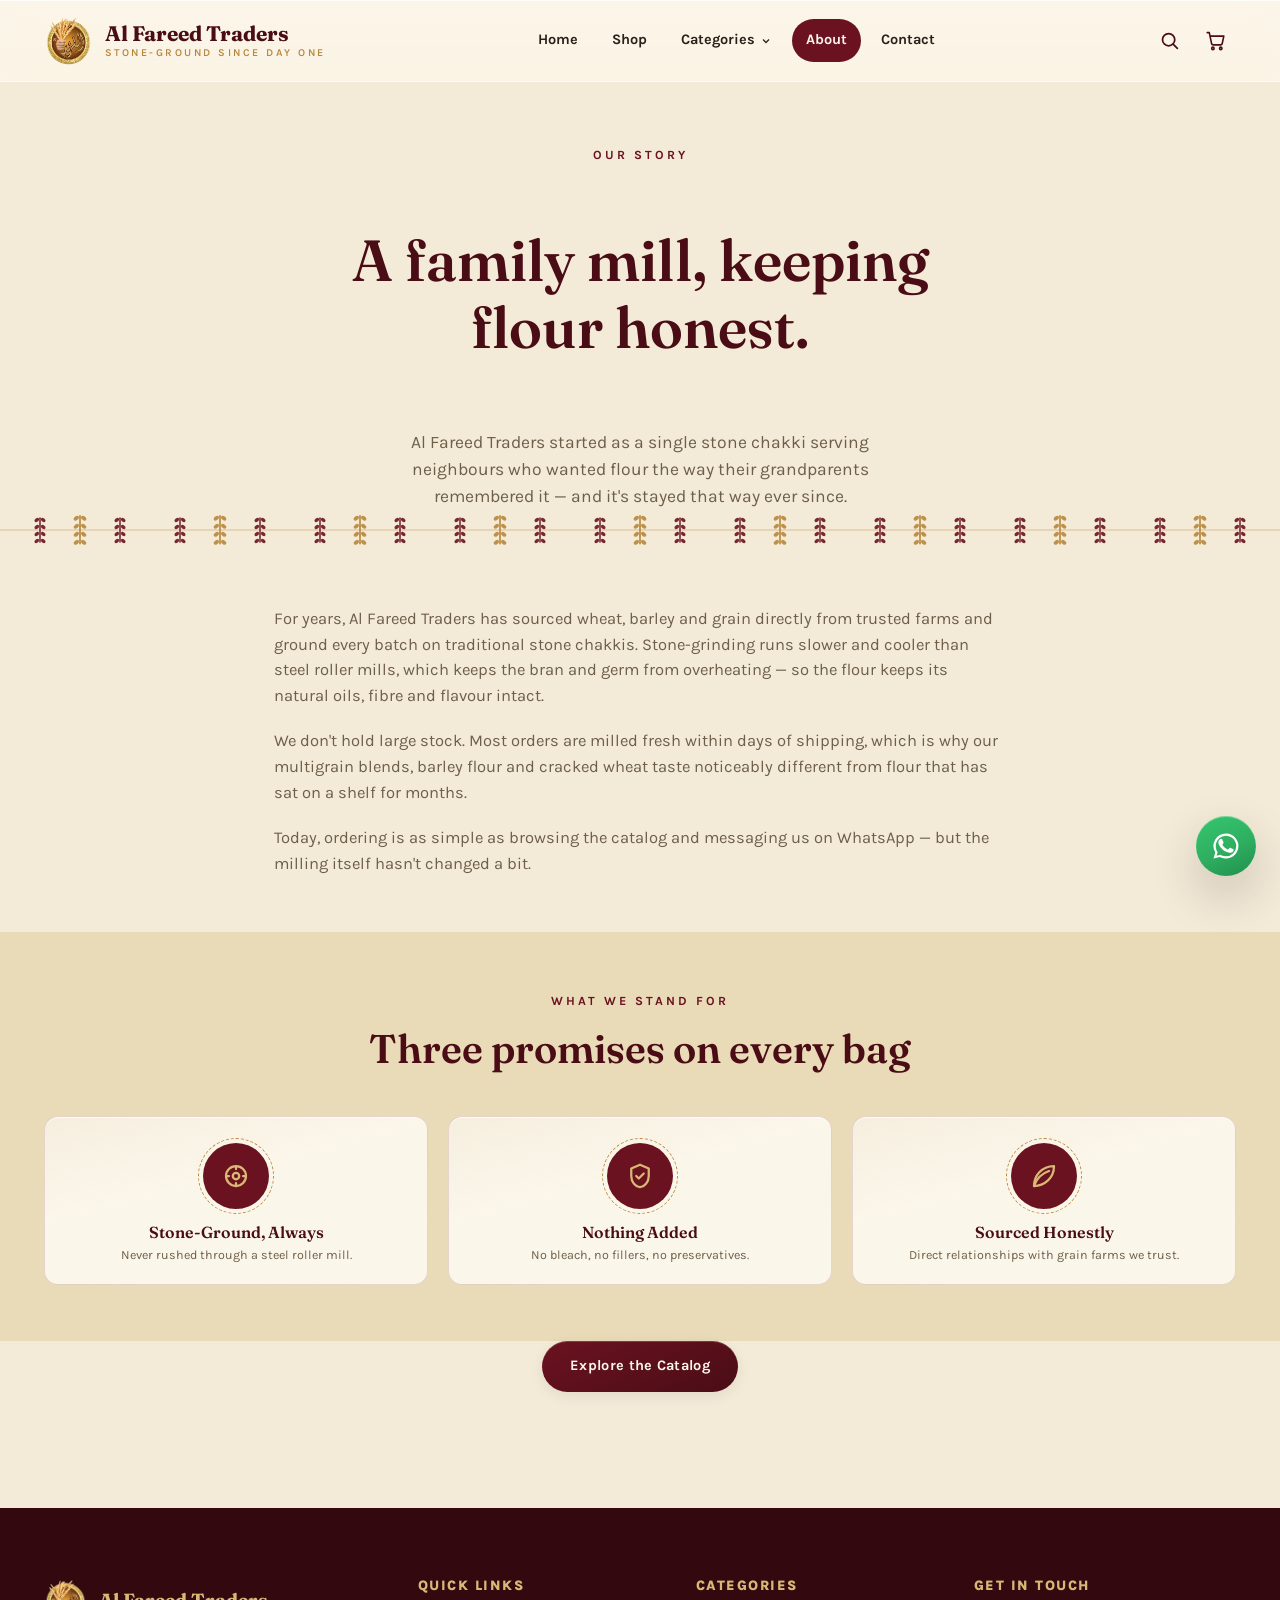
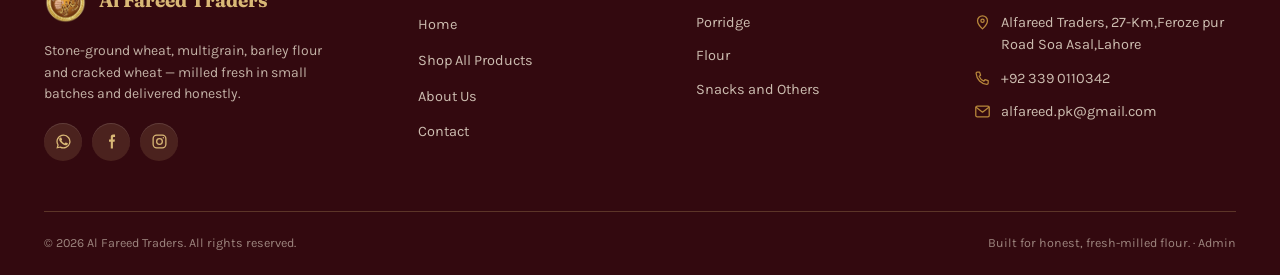
==== commit 3ef115f8: "Add files via upload" ====
--- a/about.html
+++ b/about.html
@@ -166,9 +166,9 @@
       <div class="footer-col">
         <h4>Get in Touch</h4>
         <ul class="footer-contact">
-          <li><svg viewBox="0 0 24 24" fill="none" stroke="currentColor" stroke-width="1.8" stroke-linecap="round" stroke-linejoin="round"><path d="M12 21s-7-6.3-7-11.5A7 7 0 0 1 19 9.5C19 14.7 12 21 12 21z"/><circle cx="12" cy="9.5" r="2.3"/></svg><span>27km lahore kasur road, soa asal, lahore</span></li>
-          <li><svg viewBox="0 0 24 24" fill="none" stroke="currentColor" stroke-width="1.8" stroke-linecap="round" stroke-linejoin="round"><path d="M4.5 3h3.4l1.4 4.5-2 1.5a12 12 0 0 0 6.7 6.7l1.5-2 4.5 1.4v3.4c0 1-.9 1.8-1.9 1.7-8-.6-14.4-7-15-15C2.7 3.9 3.5 3 4.5 3z"/></svg><span>+92 339 0110342</span></li>
-          <li><svg viewBox="0 0 24 24" fill="none" stroke="currentColor" stroke-width="1.8" stroke-linecap="round" stroke-linejoin="round"><rect x="2.5" y="4.5" width="19" height="15" rx="2"/><path d="M3 6l9 7 9-7"/></svg><span>alfareed.pk@gmail.com</span></li>
+          <li><svg viewBox="0 0 24 24" fill="none" stroke="currentColor" stroke-width="1.8" stroke-linecap="round" stroke-linejoin="round"><path d="M12 21s-7-6.3-7-11.5A7 7 0 0 1 19 9.5C19 14.7 12 21 12 21z"/><circle cx="12" cy="9.5" r="2.3"/></svg><span data-field="address">Grain Market Road, Lahore, Pakistan</span></li>
+          <li><svg viewBox="0 0 24 24" fill="none" stroke="currentColor" stroke-width="1.8" stroke-linecap="round" stroke-linejoin="round"><path d="M4.5 3h3.4l1.4 4.5-2 1.5a12 12 0 0 0 6.7 6.7l1.5-2 4.5 1.4v3.4c0 1-.9 1.8-1.9 1.7-8-.6-14.4-7-15-15C2.7 3.9 3.5 3 4.5 3z"/></svg><span data-field="phoneDisplay">+92 300 1234567</span></li>
+          <li><svg viewBox="0 0 24 24" fill="none" stroke="currentColor" stroke-width="1.8" stroke-linecap="round" stroke-linejoin="round"><rect x="2.5" y="4.5" width="19" height="15" rx="2"/><path d="M3 6l9 7 9-7"/></svg><span data-field="email">orders@Al Fareedtraders.com</span></li>
         </ul>
       </div>
     </div>
